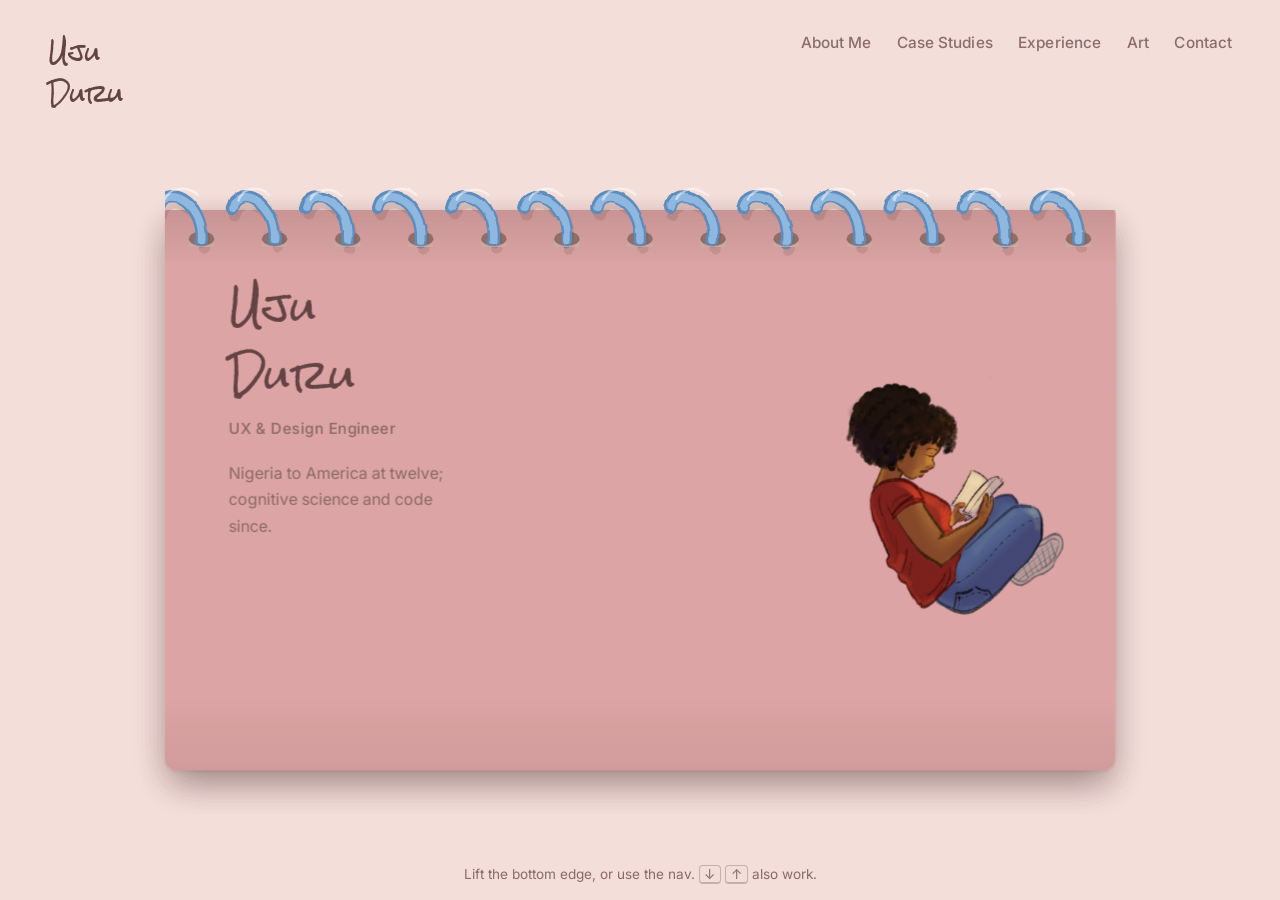
==== index.html @ 23d0da65 "Fill the five sheets, and swap Resume for Contact Every page was a heading and one line of lede. Thi" ====
<!DOCTYPE html>
<html lang="en">
<head>
<meta charset="UTF-8">
<meta name="viewport" content="width=device-width, initial-scale=1.0">
<title>Uju Duru — Portfolio</title>

<!-- Favicon, cropped from the self-portrait so it still reads at 16px. -->
<link rel="icon" href="assets/icon/favicon.ico" sizes="any">
<link rel="icon" type="image/png" sizes="32x32" href="assets/icon/favicon-32.png">
<link rel="icon" type="image/png" sizes="16x16" href="assets/icon/favicon-16.png">
<link rel="icon" type="image/png" sizes="48x48" href="assets/icon/favicon-48.png">
<link rel="icon" type="image/png" sizes="192x192" href="assets/icon/favicon-192.png">
<link rel="apple-touch-icon" href="assets/icon/apple-touch-icon.png">

<!-- NOTE: the host is fonts.googleapis.com / fonts.gstatic.com. The boilerplate
     had googleapis.com, which silently fails and falls back to system cursive. -->
<link rel="preconnect" href="https://fonts.googleapis.com">
<link rel="preconnect" href="https://fonts.gstatic.com" crossorigin>
<link rel="stylesheet" href="https://fonts.googleapis.com/css2?family=Caveat:wght@500;700&family=Inter:wght@400;500;600;700&family=Rock+Salt&display=swap">

<link rel="stylesheet" href="css/journal.css">
</head>
<body>

<!-- ============================================================
     Filters. These are applied to SVG DECORATION ONLY — never to
     a sheet that moves. See the note in journal.css.

     color-interpolation-filters="sRGB" is load-bearing. SVG defaults it to
     linearRGB, and transparent pixels do not survive that premultiplied-alpha
     round trip cleanly — they return faintly opaque, painting each filter
     region as a visible box behind every ring.
     ============================================================ -->
<svg class="defs" aria-hidden="true">
  <defs>
    <filter id="wobble-fine" x="-20%" y="-20%" width="140%" height="140%" color-interpolation-filters="sRGB">
      <feTurbulence type="fractalNoise" baseFrequency="0.045" numOctaves="3" seed="3" result="n"/>
      <feDisplacementMap in="SourceGraphic" in2="n" scale="2.6" xChannelSelector="R" yChannelSelector="G"/>
    </filter>
    <filter id="wobble-mid" x="-25%" y="-25%" width="150%" height="150%" color-interpolation-filters="sRGB">
      <feTurbulence type="fractalNoise" baseFrequency="0.035" numOctaves="3" seed="11" result="n"/>
      <feDisplacementMap in="SourceGraphic" in2="n" scale="5" xChannelSelector="R" yChannelSelector="G"/>
    </filter>
    <filter id="wobble-loose" x="-25%" y="-25%" width="150%" height="150%" color-interpolation-filters="sRGB">
      <feTurbulence type="fractalNoise" baseFrequency="0.03" numOctaves="3" seed="23" result="n"/>
      <feDisplacementMap in="SourceGraphic" in2="n" scale="6.5" xChannelSelector="R" yChannelSelector="G"/>
    </filter>
    <filter id="paper-grain">
      <feTurbulence type="fractalNoise" baseFrequency="0.9" numOctaves="4" stitchTiles="stitch"/>
      <feColorMatrix type="saturate" values="0"/>
      <feComponentTransfer><feFuncA type="linear" slope="0.5"/></feComponentTransfer>
    </filter>
  </defs>
</svg>

<header class="masthead">
  <a class="wordmark" href="#about">Uju<br>Duru</a>
  <nav class="nav" aria-label="Sections">
    <ul>
      <li><a href="#about"        data-goto="about">About Me</a></li>
      <li><a href="#case-studies" data-goto="case-studies">Case Studies</a></li>
      <li><a href="#experience"   data-goto="experience">Experience</a></li>
      <li><a href="#art"          data-goto="art">Art</a></li>
      <li><a href="#contact"      data-goto="contact">Contact</a></li>
    </ul>
  </nav>
</header>

<main class="journal-viewport">
  <!-- coils that pass BEHIND the stack -->

  <div class="journal-book" id="book">
    <!-- Sheets are written front-to-back. bookEngine assigns depth and order. -->

    <article class="sheet sheet--cover" data-page="about" aria-label="Cover — About Me">
      <div class="sheet__flutter">
        <div class="face face--front">
          <div class="paper"></div>
          <div class="content content--cover">
            <h1 class="display">Uju<br>Duru</h1>
            <p class="kicker">UX &amp; Design Engineer</p>
            <p class="lede">Nigeria to America at twelve; cognitive science and code since.</p>
            <img class="cover-art" src="assets/me-in-bubble.png" alt="Uju, sitting cross-legged and reading">
          </div>
        </div>
        <div class="face face--back"><div class="paper paper--inner"></div></div>
      </div>
      <button class="flutter-zone" type="button" aria-label="Turn to Case Studies"></button>
    </article>

    <article class="sheet" data-page="case-studies" aria-label="Case Studies">
      <div class="sheet__flutter">
        <div class="face face--front">
          <div class="paper paper--inner"></div>
          <div class="content content--page">
            <h2 class="display">Case Studies</h2>
            <p class="lede lede--tight">Four projects, each with the decision that mattered.</p>

            <!-- The grid is the contents page; the detail opens as a card over the
                 book. Each case's full text sits in the .case-body beside its plate
                 rather than in a script, so it is still here with JS off and anything
                 that reads the page still finds it. cardOverlay.js only moves it. -->
            <ul class="contents-grid">
                <li>
                  <button class="plate" type="button" data-case="portal-redux" aria-haspopup="dialog">
                    <span class="plate__shot" style="--c:#DCA4A4;--c2:#C98E8E"></span>
                    <span class="plate__title">Portal, rebuilt</span>
                    <span class="plate__meta">Design system</span>
                  </button>
                  <div class="case-body" id="case-portal-redux" hidden>
                    <dl class="case-facts">
                  <div><dt>Role</dt><dd class="ph">your part in it</dd></div>
                  <div><dt>Constraints</dt><dd class="ph">time, scope, what you could not change</dd></div>
                  <div><dt>Shipped</dt><dd class="ph">what actually went out</dd></div>
                  <div><dt>Moved</dt><dd class="ph">the number that changed</dd></div>
                    </dl>
                    <div class="case-prose">
                      <p class="ph">Placeholder &mdash; the situation in two or three sentences: what
                        existed, who it failed, and why it was worth changing.</p>
                      <p class="ph">Placeholder &mdash; the decision that mattered, and what it cost.</p>
                    </div>
                    <figure class="case-margin">
                      <div class="case-margin__slot" aria-hidden="true"></div>
                      <figcaption>process artefact &mdash; pending</figcaption>
                    </figure>
                  </div>
                </li>
                <li>
                  <button class="plate" type="button" data-case="one-grammar" aria-haspopup="dialog">
                    <span class="plate__shot" style="--c:#8FB8E0;--c2:#5E8CBC"></span>
                    <span class="plate__title">One grammar</span>
                    <span class="plate__meta">Component language</span>
                  </button>
                  <div class="case-body" id="case-one-grammar" hidden>
                    <dl class="case-facts">
                  <div><dt>Role</dt><dd class="ph">your part in it</dd></div>
                  <div><dt>Constraints</dt><dd class="ph">time, scope, what you could not change</dd></div>
                  <div><dt>Shipped</dt><dd class="ph">what actually went out</dd></div>
                  <div><dt>Moved</dt><dd class="ph">the number that changed</dd></div>
                    </dl>
                    <div class="case-prose">
                      <p class="ph">Placeholder &mdash; the situation in two or three sentences: what
                        existed, who it failed, and why it was worth changing.</p>
                      <p class="ph">Placeholder &mdash; the decision that mattered, and what it cost.</p>
                    </div>
                    <figure class="case-margin">
                      <div class="case-margin__slot" aria-hidden="true"></div>
                      <figcaption>process artefact &mdash; pending</figcaption>
                    </figure>
                  </div>
                </li>
                <li>
                  <button class="plate" type="button" data-case="forty-tickets" aria-haspopup="dialog">
                    <span class="plate__shot" style="--c:#FFE27A;--c2:#D9B84A"></span>
                    <span class="plate__title">Forty tickets</span>
                    <span class="plate__meta">Support and triage</span>
                  </button>
                  <div class="case-body" id="case-forty-tickets" hidden>
                    <dl class="case-facts">
                  <div><dt>Role</dt><dd class="ph">your part in it</dd></div>
                  <div><dt>Constraints</dt><dd class="ph">time, scope, what you could not change</dd></div>
                  <div><dt>Shipped</dt><dd class="ph">what actually went out</dd></div>
                  <div><dt>Moved</dt><dd class="ph">the number that changed</dd></div>
                    </dl>
                    <div class="case-prose">
                      <p class="ph">Placeholder &mdash; the situation in two or three sentences: what
                        existed, who it failed, and why it was worth changing.</p>
                      <p class="ph">Placeholder &mdash; the decision that mattered, and what it cost.</p>
                    </div>
                    <figure class="case-margin">
                      <div class="case-margin__slot" aria-hidden="true"></div>
                      <figcaption>process artefact &mdash; pending</figcaption>
                    </figure>
                  </div>
                </li>
                <li>
                  <button class="plate" type="button" data-case="mobile-parity" aria-haspopup="dialog">
                    <span class="plate__shot" style="--c:#D94A63;--c2:#A93B51"></span>
                    <span class="plate__title">Mobile parity</span>
                    <span class="plate__meta">Responsive rebuild</span>
                  </button>
                  <div class="case-body" id="case-mobile-parity" hidden>
                    <dl class="case-facts">
                  <div><dt>Role</dt><dd class="ph">your part in it</dd></div>
                  <div><dt>Constraints</dt><dd class="ph">time, scope, what you could not change</dd></div>
                  <div><dt>Shipped</dt><dd class="ph">what actually went out</dd></div>
                  <div><dt>Moved</dt><dd class="ph">the number that changed</dd></div>
                    </dl>
                    <div class="case-prose">
                      <p class="ph">Placeholder &mdash; the situation in two or three sentences: what
                        existed, who it failed, and why it was worth changing.</p>
                      <p class="ph">Placeholder &mdash; the decision that mattered, and what it cost.</p>
                    </div>
                    <figure class="case-margin">
                      <div class="case-margin__slot" aria-hidden="true"></div>
                      <figcaption>process artefact &mdash; pending</figcaption>
                    </figure>
                  </div>
                </li>
            </ul>
          </div>
        </div>
        <div class="face face--back"><div class="paper paper--inner"></div></div>
      </div>
      <button class="flutter-zone" type="button" aria-label="Turn to Experience"></button>
    </article>

    <article class="sheet" data-page="experience" aria-label="Experience">
      <div class="sheet__flutter">
        <div class="face face--front">
          <div class="paper paper--inner"></div>
          <div class="content content--page">
            <h2 class="display">Experience</h2>
            <p class="lede lede--tight">Where the engineering rigour comes from.</p>

            <ol class="timeline">
              <li class="tl-item">
                <p class="tl-when">2024 &mdash; now</p>
                <h3 class="tl-what">UX &amp; Design Engineer</h3>
                <p class="tl-note">Design systems and front-end for a property-management platform.</p>
              </li>
              <li class="tl-item">
                <p class="tl-when">2022 &mdash; 2024</p>
                <h3 class="tl-what">Product Designer</h3>
                <p class="tl-note">Flows, prototypes, and the first component library.</p>
              </li>
              <li class="tl-item">
                <p class="tl-when">before that</p>
                <h3 class="tl-what">Cognitive Science, B.S.</h3>
                <p class="tl-note">Perception and memory &mdash; how people actually read an interface.</p>
              </li>
            </ol>

            <!-- The keyword layer a resume carries and a narrative does not. With the
                 Resume sheet cut, this page is the only career content on the site, so
                 it has to be skimmable as well as readable. -->
            <div class="toolbox">
              <h3 class="toolbox__label">Design</h3>
              <ul class="toolbox__set"><li>Figma</li><li>Design systems</li><li>Prototyping</li><li>Usability testing</li><li>Accessibility (WCAG)</li></ul>
              <h3 class="toolbox__label">Build</h3>
              <ul class="toolbox__set"><li>HTML / CSS / Sass</li><li>JavaScript</li><li>React</li><li>Git</li><li>Design tokens</li></ul>
            </div>
          </div>
        </div>
        <div class="face face--back"><div class="paper paper--inner"></div></div>
      </div>
      <button class="flutter-zone" type="button" aria-label="Turn to Art"></button>
    </article>

    <article class="sheet" data-page="art" aria-label="Art">
      <div class="sheet__flutter">
        <div class="face face--front">
          <div class="paper paper--inner"></div>
          <div class="content content--page">
            <h2 class="display">Art</h2>
            <p class="lede lede--tight">Eighteen pieces, and counting.</p>

            <!-- PLACEHOLDER titles and flat colour stand-ins. The real eighteen are
                 pending; swapping them is an edit to this list and nothing else.
                 Clicking opens the same card the case studies use &mdash; the piece
                 large, with the title and nothing else. -->
            <ul class="stickersheet">
                <li><button class="art-piece" type="button" data-art="peaches" aria-haspopup="dialog">
                  <span class="art-piece__shot" style="--c:#F3E3DE;--c2:#DCA4A4"></span>
                  <span class="art-piece__cap">Peaches</span></button></li>
                <li><button class="art-piece" type="button" data-art="blue-square" aria-haspopup="dialog">
                  <span class="art-piece__shot" style="--c:#FDF5F3;--c2:#8FB8E0"></span>
                  <span class="art-piece__cap">Blue square</span></button></li>
                <li><button class="art-piece" type="button" data-art="big-star" aria-haspopup="dialog">
                  <span class="art-piece__shot" style="--c:#F3E3DE;--c2:#D94A63"></span>
                  <span class="art-piece__cap">Big star</span></button></li>
                <li><button class="art-piece" type="button" data-art="study-ink" aria-haspopup="dialog">
                  <span class="art-piece__shot" style="--c:#FFFDF8;--c2:#634343"></span>
                  <span class="art-piece__cap">Study, ink</span></button></li>
                <li><button class="art-piece" type="button" data-art="garden" aria-haspopup="dialog">
                  <span class="art-piece__shot" style="--c:#DCA4A4;--c2:#FFE27A"></span>
                  <span class="art-piece__cap">Garden</span></button></li>
                <li><button class="art-piece" type="button" data-art="dusk" aria-haspopup="dialog">
                  <span class="art-piece__shot" style="--c:#8FB8E0;--c2:#634343"></span>
                  <span class="art-piece__cap">Dusk</span></button></li>
                <li><button class="art-piece" type="button" data-art="kitchen" aria-haspopup="dialog">
                  <span class="art-piece__shot" style="--c:#FDF5F3;--c2:#C98E8E"></span>
                  <span class="art-piece__cap">Kitchen</span></button></li>
                <li><button class="art-piece" type="button" data-art="two-chairs" aria-haspopup="dialog">
                  <span class="art-piece__shot" style="--c:#F3E3DE;--c2:#5E8CBC"></span>
                  <span class="art-piece__cap">Two chairs</span></button></li>
                <li><button class="art-piece" type="button" data-art="lagos" aria-haspopup="dialog">
                  <span class="art-piece__shot" style="--c:#FFE27A;--c2:#D94A63"></span>
                  <span class="art-piece__cap">Lagos</span></button></li>
                <li><button class="art-piece" type="button" data-art="self" aria-haspopup="dialog">
                  <span class="art-piece__shot" style="--c:#F3DEDA;--c2:#8A6A66"></span>
                  <span class="art-piece__cap">Self</span></button></li>
                <li><button class="art-piece" type="button" data-art="window" aria-haspopup="dialog">
                  <span class="art-piece__shot" style="--c:#FDF5F3;--c2:#8FB8E0"></span>
                  <span class="art-piece__cap">Window</span></button></li>
                <li><button class="art-piece" type="button" data-art="red-room" aria-haspopup="dialog">
                  <span class="art-piece__shot" style="--c:#D94A63;--c2:#FFE27A"></span>
                  <span class="art-piece__cap">Red room</span></button></li>
                <li><button class="art-piece" type="button" data-art="cousins" aria-haspopup="dialog">
                  <span class="art-piece__shot" style="--c:#F3E3DE;--c2:#C98E8E"></span>
                  <span class="art-piece__cap">Cousins</span></button></li>
                <li><button class="art-piece" type="button" data-art="rain" aria-haspopup="dialog">
                  <span class="art-piece__shot" style="--c:#8FB8E0;--c2:#FDF5F3"></span>
                  <span class="art-piece__cap">Rain</span></button></li>
                <li><button class="art-piece" type="button" data-art="market" aria-haspopup="dialog">
                  <span class="art-piece__shot" style="--c:#FFE27A;--c2:#634343"></span>
                  <span class="art-piece__cap">Market</span></button></li>
                <li><button class="art-piece" type="button" data-art="still-life" aria-haspopup="dialog">
                  <span class="art-piece__shot" style="--c:#FDF5F3;--c2:#DCA4A4"></span>
                  <span class="art-piece__cap">Still life</span></button></li>
                <li><button class="art-piece" type="button" data-art="night-bus" aria-haspopup="dialog">
                  <span class="art-piece__shot" style="--c:#634343;--c2:#8FB8E0"></span>
                  <span class="art-piece__cap">Night bus</span></button></li>
                <li><button class="art-piece" type="button" data-art="hands" aria-haspopup="dialog">
                  <span class="art-piece__shot" style="--c:#F3DEDA;--c2:#D94A63"></span>
                  <span class="art-piece__cap">Hands</span></button></li>
            </ul>
          </div>
        </div>
        <div class="face face--back"><div class="paper paper--inner"></div></div>
      </div>
      <button class="flutter-zone" type="button" aria-label="Turn to Contact"></button>
    </article>

    <article class="sheet" data-page="contact" aria-label="Contact">
      <div class="sheet__flutter">
        <div class="face face--front">
          <div class="paper paper--inner"></div>
          <div class="content content--page">
            <h2 class="display">Contact</h2>
            <p class="lede lede--tight">The shortest way to reach me.</p>

            <!-- Deliberately a shell. Contact replaced the Resume sheet and its design
                 is still open: form or a plain email link, where a request for the
                 resume lands, and how loud the page goes. -->
            <p class="ph ph--block">Placeholder &mdash; this sheet is still being designed.</p>
          </div>
        </div>
        <div class="face face--back"><div class="paper paper--inner"></div></div>
      </div>
    </article>
  </div>

  <!-- coils that pass IN FRONT of the stack -->
  <div class="spine spine--front" aria-hidden="true"></div>
</main>

<p class="hint" id="hint">Lift the bottom edge, or use the nav. <kbd>↓</kbd> <kbd>↑</kbd> also work.</p>

<script src="js/bookEngine.js"></script>
<script src="js/main.js"></script>
</body>
</html>
---- css/journal.css ----
/* ============================================================
   Uju Duru — journal portfolio
   Top-bound sketchbook. Sheets rotate about their top edge.
   ============================================================ */

:root {
  --cover:      #DCA4A4;   /* deep mauve cover, from the design */
  --cover-edge: #C98E8E;
  --page:       #FDF5F3;   /* inside sheets */
  --page-2:     #F3E3DE;   /* sheets further down the stack */
  --desk:       #F3DEDA;   /* surface the book lies on */
  --ink:        #634343;
  --ink-soft:   #8A6A66;
  --dot:        rgba(220, 164, 164, 0.55);
  /* Band height must be a real length for the dot grid to stay continuous
     across the bend, so the page height is a token rather than inline. */
  --page-h:     min(560px, 68vh);
  --bands:      6;
  /* --band-h is the measured band height in px, set by main.js. It exists only
     so the dot grid can be phase-shifted per band and read as one sheet. */
  --coil:       #8FB8E0;
  --coil-dk:    #5E8CBC;
  /* Annotation only. These two never carry structure -- they mark, highlight
     and tape. Structure stays mauve, ink and page. */
  --marker:     #D94A63;
  --high:       #FFE27A;

  /* Two faces only. --font-hand is the NAME alone — the wordmark and the
     cover's h1; everything else is Inter. Rock Salt has tall glyphs and a deep
     j descender, so anywhere it sets two lines needs a line-height near 1.35
     or "Uju" collides with "Duru". It ships at 400 only; never ask for a bold. */
  --font-hand: 'Rock Salt', cursive;
  /* Caveat does the handwritten annotations -- dates, captions, margin notes.
     Rock Salt stays the NAME alone; it is too tall and too loud for running
     text, and it ships at 400 only. */
  --font-loop: 'Caveat', cursive;
  --font-body: 'Inter', system-ui, sans-serif;

  --flip-ms: 820ms;
  --flip-ease: cubic-bezier(.33, 0, .18, 1);
}

* { box-sizing: border-box; }
html, body { height: 100%; }
body {
  margin: 0;
  background: var(--desk);
  color: var(--ink);
  font-family: var(--font-body);
  display: grid;
  grid-template-rows: auto 1fr auto;
  overflow: hidden;
}
.defs { position: absolute; width: 0; height: 0; }

/* ---------- masthead ---------- */
.masthead {
  display: flex; justify-content: space-between; align-items: flex-start;
  padding: clamp(1rem, 2.5vw, 2rem) clamp(1.25rem, 4vw, 3rem) 0;
  position: relative; z-index: 60;
}
.wordmark {
  font-family: var(--font-hand); font-size: clamp(1rem, 1.9vw, 1.5rem);
  line-height: 1.7; color: var(--ink); text-decoration: none;
}
.nav ul { list-style: none; display: flex; gap: clamp(.8rem, 2vw, 2rem); margin: 0; padding: 0; }
.nav a {
  font-family: var(--font-body); font-weight: 500;
  font-size: clamp(.9rem, 1.2vw, 1.05rem); letter-spacing: .005em;
  color: var(--ink); text-decoration: none; opacity: .72;
  border-bottom: 2px solid transparent; padding-bottom: 2px;
}
.nav a:hover, .nav a[aria-current="page"] { opacity: 1; border-bottom-color: var(--cover-edge); }

/* ============================================================
   3D stage
   ============================================================ */
.journal-viewport {
  position: relative;
  width: min(950px, 92vw);
  height: var(--page-h);
  margin: auto;
  /* The free edge swings ~560px toward the camera, so magnification there is
     P/(P-560). 1250 gave ~2x and the page engulfed the header; 1700 gives a
     ~1.5x loom — enough to feel the page pass your eye, not enough to shout. */
  perspective: 1700px;
  /* The vanishing point must NOT sit on the hinge. With it at 50% 0% every
     point scaled about the pivot and the turn read as a vertical squash. */
  perspective-origin: 50% 30%;
}
.journal-book {
  position: absolute; inset: 0;
  transform-style: preserve-3d;
}

/* ---------- a sheet ----------
   Two elements do two jobs, deliberately:
     .sheet          carries the FLIP transform (set by JS)
     .sheet__flutter carries the HOVER transform
   The boilerplate put both on one element, so hovering replaced the flip
   transform outright and the page snapped. Separating them lets the two
   animations compose instead of fight. */
.sheet {
  position: absolute; inset: 0;
  transform-origin: top center;
  transform-style: preserve-3d;
  will-change: transform;
}
.sheet__flutter {
  position: absolute; inset: 0;
  transform-origin: top center;
  transform-style: preserve-3d;
  transition: transform 260ms ease-out;
}

/* Two real faces, so the back of the page exists. A single div with
   backface-visibility:hidden simply vanishes at 90deg — fine for a dissolve,
   wrong for a sketchbook. */
.face {
  position: absolute; inset: 0;
  backface-visibility: hidden;
  transform-style: preserve-3d;
  border-radius: 3px 3px 12px 12px;
  box-shadow: 0 2px 2px rgba(99,67,67,.08), 0 16px 34px rgba(99,67,67,.16);
}
/* The two faces sat at exactly Z=0, so which one you saw was decided purely by
   backface culling -- and mobile WebKit got that wrong, painting the cover's
   cream back face over its mauve front. A pixel of separation each way leaves
   nothing to sort. Both get a POSITIVE translateZ: the back face's local +Z
   points away from the viewer once it is flipped, so this pushes them apart. */
.face--front { transform: translateZ(1px); }
.face--back  { transform: rotateX(180deg) translateZ(1px); }

/* A turning page loses the light. Registering the property is what lets it
   interpolate instead of snapping between keyframes. */
@property --shade { syntax: '<number>'; inherits: true; initial-value: 0; }
.face::before {
  content: ""; position: absolute; inset: 0; z-index: 3; pointer-events: none;
  background: rgba(70, 42, 42, var(--shade, 0));
}

/* ---------- paper, as a chain of hinged bands ----------
   No single element can bend, so the paper is six bands, each hinged at the
   bottom of the one above. Compounding their rotations approximates a curve.
   Only the PAPER is sliced: the content rides over it as one flat layer, so
   text stays crisp, selectable and free of seams.

   Nothing in this chain may carry filter, mix-blend-mode, opacity<1, clip-path
   or overflow — every one of those forces transform-style back to flat and
   collapses the bend. The grain and the clipping live on .face__flat instead. */
@property --curl { syntax: '<number>'; inherits: true; initial-value: 0; }

.bend { position: absolute; inset: 0; transform-style: preserve-3d; }
.band {
  position: absolute; left: 0; right: 0;
  transform-origin: top center;
  transform-style: preserve-3d;
  /* Each band is its own polygon now, and backface-visibility on .face does
     NOT cull children inside a preserve-3d context — without this the back
     face's bands render straight through the front of the page. */
  backface-visibility: hidden;
  transform: rotateX(calc(var(--curl, 0) * var(--w) * 1deg));
  color: var(--cover);
  background-color: currentColor;
  /* Band heights are fractional (93.33px at 1440x900), so each boundary left a
     1px gap that the sheet below showed through. A 1px bleed in the band's own
     colour closes it without changing any band's height, which an overlap
     would have accumulated down the chain. */
  box-shadow: 0 2px 0 0 currentColor;
}
.band--last { box-shadow: none; }
.bend > .band  { top: 0; height: calc(100% / var(--bands)); border-radius: 3px 3px 0 0; }
.band > .band  { top: 100%; height: 100%; }   /* each band is one slice tall */
.band--last    { border-radius: 0 0 12px 12px; }

/* dot grid, offset per band so it reads as one continuous sheet */
.bend--inner .band {
  color: var(--page);
  background-image: radial-gradient(var(--dot) 1px, transparent 0);
  background-size: 16px 16px;
  background-position: 0 calc(-1 * var(--i) * var(--band-h));
}
/* No grain layer. #paper-grain emits pure turbulence with no feComposite back
   to SourceGraphic, so on a band it painted an opaque wash instead of a
   texture, and its filter region spilled past the page edge now that .face no
   longer clips. Sixty filtered pseudo-elements was the wrong price for it
   anyway. The dot grid carries the paper texture; if grain comes back it
   should be a baked noise image, which composites without a filter. */
/* A curved surface loses light the further it tips out of the page plane.
   This interpolates from the tone at the band's top (--d0) to the tone at its
   bottom (--d), so the six bands meet with no step and read as one shadow. A
   flat fill per band gave six discrete tonal rectangles once curl rose. */
.band::after {
  content: ""; position: absolute; inset: 0;
  background: linear-gradient(180deg,
    rgba(70, 42, 42, calc(var(--curl, 0) * var(--d0) * 0.009)),
    rgba(70, 42, 42, calc(var(--curl, 0) * var(--d)  * 0.009)));
  pointer-events: none;
}

/* The shadow the coils throw across the top of the page. It lives on the top
   BAND, not on .face — as a child of .face it was a rectangle, and once it had
   to be pushed forward to clear the curling bands it detached from the paper
   and floated up to ~79px in front of it. On the band it curves with the paper
   and needs no --curl tracking at all. */
.bend > .band::before {
  content: ""; position: absolute; left: 0; right: 0; top: 0; height: 60%;
  background: linear-gradient(180deg, rgba(99,67,67,.16), transparent);
  pointer-events: none;
}

/* ---------- the flat layer ----------
   Clipping and the grain filter both flatten whatever carries them, so they
   live here, over the bend, where flat is exactly what we want. */
.face__flat {
  position: absolute; inset: 0;
  overflow: hidden;
  border-radius: 3px 3px 12px 12px;
  backface-visibility: hidden;
  /* The content is flat, but the bands it sits on swing forward as they curl
     (~5.5px per degree of bend at the free edge), so a fixed offset let them
     sweep in front and swallow the text. Tracking --curl keeps the content
     ahead of the paper at every point in the bend. The magnification this
     costs is ~2% at hover, which is why the curl is kept modest. */
  transform: translateZ(calc(.5px + var(--curl, 0) * 5.5px));
}


/* ---------- content ---------- */
.content { position: relative; z-index: 2; padding: clamp(3.5rem, 7vh, 5.5rem) clamp(2rem, 5vw, 4rem); }
/* Section titles are set, not written — only the name stays handwritten, and
   it is an h1 on the cover alone. The sans needs a tighter line than the
   script did, hence the two line-heights. */
.display { font-family: var(--font-body); font-weight: 600; font-size: clamp(2.1rem, 4.8vw, 3.4rem); line-height: 1.02; letter-spacing: -.015em; margin: 0; }
h1.display { font-family: var(--font-hand); font-weight: 400; font-size: clamp(1.5rem, 3.4vw, 2.5rem); line-height: 1.7; letter-spacing: 0; }
.kicker  { font-family: var(--font-body); font-weight: 500; font-size: .95rem; letter-spacing: .03em; color: var(--ink-soft); margin: .6rem 0 0; }
.lede    { max-width: 46ch; color: var(--ink-soft); line-height: 1.65; }
.cover-art { position: absolute; right: clamp(1rem,4vw,3rem); bottom: 0; height: 76%; }
/* the cover carries About Me, so its copy has to clear the illustration */
.content--cover .lede { max-width: 24ch; margin-top: 1.4rem; }

/* ---------- flutter ----------
   A loose sheet does not oscillate evenly; it eases at the top of its travel.
   Three keyframes with uneven timing read as tension rather than a metronome. */
.flutter-zone {
  position: absolute; bottom: 0; left: 0; width: 100%; height: 72px;
  border: 0; background: transparent;
  /* grab, not pointer: the gesture is lifting a page, not pressing a button.
     No z-index here -- .sheet is preserve-3d, where z-index is ignored and
     depth decides both paint order and hit testing. See .face__flat below. */
  cursor: grab;
}
.flutter-zone:active { cursor: grabbing; }
.flutter-zone:focus-visible {
  outline: 2px solid var(--cover-edge); outline-offset: -5px;
  border-radius: 0 0 12px 12px;
}

/* The content layer sits at translateZ(.5px). Inside preserve-3d that half
   pixel beat the lift strip's z-index:5 outright, so every click aimed at the
   strip landed on the text or the cover art instead -- the strip was the top
   element at 2 of 441 probed points. The .5px is load-bearing (it keeps the
   curling bands off the text), so the fix is to stop the layer taking the
   pointer at all and let real controls opt back in. */
/* Everything inside the flutter MOVES, so anything in here that takes the
   pointer makes the hit test depend on the animation the hit test is driving:
   hover the strip, the paper swings in front of it, hover is lost, the
   animation stops, the paper drops back, hover returns. Measured at ~3.5 Hz,
   and it ate the clicks too -- a click needs mousedown and mouseup on the SAME
   element, and the bottom band held the cursor 76% of the time. The strip is a
   sibling of this subtree and never moves, so it is the only hittable thing. */
.sheet__flutter { pointer-events: none; }
.content :is(a, button, input, select, textarea, [tabindex]) { pointer-events: auto; }

/* Only the strip flutters now. The old rule fired from anywhere on the sheet,
   which promised the whole page was interactive when it never was.
   :has() rather than a sibling combinator -- the button follows .sheet__flutter
   in the DOM, so `~` could never have matched it either way. */
/* Keyboard focus is not a pointer affordance, so it stays unguarded. */
.sheet:not(.is-flipped):has(.flutter-zone:focus-visible) .sheet__flutter {
  animation: flutter 1.6s ease-in-out infinite;
}
/* iOS leaves :hover stuck on whatever was last tapped, so tapping the strip to
   turn the page started this flutter on the sheet revealed underneath and left
   it looping -- the jitter that outlived the flip by a couple of seconds. */
@media (hover: hover) and (pointer: fine) {
  .sheet:not(.is-flipped):has(.flutter-zone:hover) .sheet__flutter {
    animation: flutter 1.6s ease-in-out infinite;
  }
  }

/* Lift cue: a soft shadow along the bottom edge so the strip reads as grabbable
   before you hover it. No translateZ -- the last element given one here
   detached from the paper and floated in front of it. */
.sheet:not(.is-flipped) .face--front::after {
  content: ""; position: absolute; left: 0; right: 0; bottom: 0; height: 72px;
  background: linear-gradient(180deg, transparent, rgba(99, 67, 67, .13));
  border-radius: 0 0 12px 12px; pointer-events: none;
  opacity: .62; transition: opacity 220ms ease-out;
}
.sheet:not(.is-flipped):has(.flutter-zone:hover) .face--front::after { opacity: 1; }
@media (prefers-reduced-motion: reduce) {
  .sheet:not(.is-flipped):has(.flutter-zone:hover) .sheet__flutter,
  .sheet:not(.is-flipped):has(.flutter-zone:focus-visible) .sheet__flutter { animation: none; }
}
@keyframes flutter {
  /* Positive rotateX, same as the turn: the free edge has to come TOWARD the
     viewer. Negative sent it backwards, where perspective foreshortened it and
     the lift read as the page simply getting shorter. The skewX is gone too —
     a 2D shear on a page that is genuinely in perspective fights the 3D. */
  0%   { transform: rotateX(0deg); --curl: 0; }
  38%  { transform: rotateX(6deg); --curl: 6; }
  62%  { transform: rotateX(7deg); --curl: 7; }
  100% { transform: rotateX(0deg); --curl: 0; }
}

/* ---------- the flip ----------
   Angles and timing live in bookEngine; the class is only a hover guard. */

/* ---------- spiral ----------
   Two layers with the stack between them. One layer can only ever look like
   wire lying on the paper; the sheet has to interrupt the coil twice. */
.spine {
  position: absolute; top: -34px; left: 0; right: 0; height: 110px;
  pointer-events: none;
}
.spine--front { z-index: 50; }
.spine svg { width: 100%; height: 100%; display: block; }

/* ---------- hint ---------- */
.hint {
  text-align: center; color: var(--ink-soft); font-size: .85rem;
  margin: 0 0 clamp(.75rem, 2vh, 1.5rem);
}
kbd {
  font: inherit; border: 1px solid rgba(99,67,67,.3); border-bottom-width: 2px;
  border-radius: 4px; padding: 0 .35em;
}


/* ============================================================
   Page content
   Everything here lives inside .content, which rides on .face__flat --
   already flat, already clipped. Nothing in this section may touch the
   band chain: filter, opacity<1, clip-path and overflow all collapse the
   bend (invariant 2).

   A sheet is min(560px, 68vh) and .face__flat CLIPS rather than scrolls,
   so every page below is sized to fit rather than to scroll. That cap is
   the real constraint on how much any one sheet can say.
   ============================================================ */

/* The cover can afford its deep top padding; a page carrying a grid cannot.
   This buys back roughly 40px without touching the cover. */
.content--page {
  padding-top: clamp(2.2rem, 4.5vh, 3rem);
  padding-bottom: clamp(1rem, 2.4vh, 2rem);
}
/* --page-h is min(560px, 68vh), so a short laptop window shrinks the sheet
   while a width-only clamp keeps the heading at its full 54px. Experience
   overran by 23px at 1440x720 because of exactly that. Adding a vh term lets
   the heading give way with the page; min() keeps whichever of width or
   height is the real constraint. */
.content--page .display { font-size: clamp(1.9rem, min(4.8vw, 6.2vh), 3.4rem); }
.lede--tight { margin: .45rem 0 0; max-width: 52ch; }

/* Placeholder copy, marked so nothing here can be mistaken for a finished
   claim -- these pages go public and the case studies stay abstracted. */
.ph { color: var(--ink-soft); font-style: italic; opacity: .85; }
.ph--block {
  margin-top: clamp(1.2rem, 3vh, 2rem);
  padding: 1rem 1.1rem;
  border: 1px dashed rgba(201, 142, 142, .7);
  border-radius: 8px;
  max-width: 46ch;
}

/* ---------- the peel ----------
   Shared by the case study plates and the art pieces: one behaviour, built
   once, learned once. It is a corner LIFT, not a true curl -- a real curl
   needs the band chain or a displacement map, and neither is worth it on a
   thing that moves. The plate tilts about its bottom-left corner and pushes
   toward the viewer; the card then flies from that pose and flattens.

   perspective here opens a 3D context for the plates only. It is inside
   .face__flat, which is already flat, so the bend is untouched. */
.contents-grid, .stickersheet { perspective: 900px; }

.plate, .art-piece {
  position: relative;
  display: block;
  width: 100%;
  padding: 0;
  border: 0;
  background: #fff;
  color: inherit;
  text-align: left;
  cursor: pointer;
  transform-origin: 12% 88%;
  box-shadow: 0 1px 1px rgba(99, 67, 67, .08), 0 8px 18px rgba(99, 67, 67, .14);
  transition: transform 220ms var(--flip-ease), box-shadow 220ms var(--flip-ease);
}
/* Keyboard focus is not a pointer affordance, so it stays outside the hover
   query (invariant 7). */
.plate:focus-visible, .art-piece:focus-visible {
  outline: 2px solid var(--marker);
  outline-offset: 3px;
}
/* iOS leaves :hover stuck on the last tapped element, so every hover
   affordance in this project is gated (invariant 7). */
@media (hover: hover) and (pointer: fine) {
  .plate:hover, .art-piece:hover {
    transform: rotate3d(1, -1, 0, 13deg) translateZ(14px);
    box-shadow: -6px 14px 20px rgba(99, 67, 67, .20), 0 30px 46px rgba(99, 67, 67, .17);
    z-index: 4;
  }
}
/* The plate the open card came from, while that card is up. */
.plate.is-source, .art-piece.is-source {
  opacity: .22;
  transform: rotate3d(1, -1, 0, 20deg) translateZ(18px);
}
@media (prefers-reduced-motion: reduce) {
  .plate, .art-piece { transition: none; }
}

/* ---------- case studies: the contents page ---------- */
.contents-grid {
  list-style: none;
  margin: clamp(1rem, 2.5vh, 1.5rem) 0 0;
  padding: 0;
  display: grid;
  grid-template-columns: repeat(2, minmax(0, 1fr));
  gap: clamp(.8rem, 2vh, 1.3rem) clamp(1rem, 3vw, 2rem);
  max-width: 600px;
}
.plate {
  padding: 8px 8px 10px;
  border-radius: 2px;
}
/* washi tape across the top-left corner */
.plate::before {
  content: "";
  position: absolute;
  top: -7px; left: 14%;
  width: 54px; height: 17px;
  background: rgba(143, 184, 224, .5);
  box-shadow: inset 0 0 0 1px rgba(255, 255, 255, .35);
  transform: rotate(-4deg);
  pointer-events: none;
}
.plate__shot {
  display: block;
  height: clamp(62px, 11vh, 86px);
  border-radius: 1px;
  background: linear-gradient(152deg, var(--c), var(--c2));
}
.plate__title {
  display: block;
  margin-top: .5rem;
  font-weight: 600;
  font-size: .95rem;
  line-height: 1.2;
}
.plate__meta {
  display: block;
  font-family: var(--font-loop);
  font-size: 1rem;
  line-height: 1.2;
  color: var(--ink-soft);
}

/* ---------- experience ---------- */
.timeline {
  list-style: none;
  position: relative;
  margin: clamp(.6rem, 2.2vh, 1.5rem) 0 0;
  padding: 0 0 0 2.2rem;
  max-width: 54ch;
}
/* the washi spine -- one strip of tape, the page's whole handmade budget */
.timeline::before {
  content: "";
  position: absolute;
  left: .55rem; top: .3rem; bottom: .3rem;
  width: 14px;
  background: rgba(143, 184, 224, .45);
  box-shadow: inset 0 0 0 1px rgba(255, 255, 255, .35);
  transform: rotate(.4deg);
}
.tl-item { position: relative; margin-bottom: clamp(.35rem, 1.3vh, 1rem); }
.tl-item::before {
  content: "";
  position: absolute;
  left: -1.75rem; top: .45rem;
  width: 11px; height: 11px;
  border-radius: 50%;
  background: var(--page);
  box-shadow: 0 0 0 2px var(--cover-edge);
}
.tl-when {
  font-family: var(--font-loop);
  font-size: 1.02rem; line-height: 1.15;
  color: var(--ink-soft);
  margin: 0;
}
.tl-what { margin: 0; font-size: .95rem; font-weight: 600; line-height: 1.25; }
.tl-note { margin: .1rem 0 0; font-size: .84rem; line-height: 1.45; color: var(--ink-soft); }

/* The skim layer. Plain on purpose: this is the part a recruiter scans, and
   craft here would get in the way of reading it fast. */
.toolbox {
  margin-top: clamp(.6rem, 1.7vh, 1.3rem);
  padding-top: clamp(.55rem, 1.5vh, 1rem);
  border-top: 1px dashed rgba(201, 142, 142, .6);
  max-width: 54ch;
}
.toolbox__label {
  margin: 0 0 .3rem;
  font-size: .62rem; font-weight: 700;
  letter-spacing: .12em; text-transform: uppercase;
  color: var(--cover-edge);
}
.toolbox__set {
  list-style: none;
  display: flex; flex-wrap: wrap;
  gap: .3rem .35rem;
  margin: 0 0 .6rem; padding: 0;
}
.toolbox__set:last-child { margin-bottom: 0; }
.toolbox__set li {
  font-size: .73rem; font-weight: 500;
  padding: .16rem .45rem;
  border-radius: 4px;
  background: var(--page-2);
  color: var(--ink-soft);
}

/* ---------- art: the sticker sheet ----------
   The one page where loud costs nothing, because the collage IS the content.
   Angles come from nth-child so no two neighbours sit parallel. */
.stickersheet {
  list-style: none;
  display: grid;
  grid-template-columns: repeat(6, minmax(0, 1fr));
  gap: clamp(.5rem, 1.4vh, .85rem) clamp(.5rem, 1.4vw, .9rem);
  margin: clamp(1rem, 2.5vh, 1.5rem) 0 0;
  padding: 0;
}
.art-piece {
  padding: 5px 5px 6px;
  border-radius: 2px;
}
.art-piece__shot {
  display: block;
  height: clamp(44px, 7.5vh, 62px);
  border-radius: 1px;
  background: linear-gradient(152deg, var(--c), var(--c2));
}
.art-piece__cap {
  display: block;
  margin-top: .2rem;
  font-family: var(--font-loop);
  font-size: .92rem; line-height: 1.15;
  color: var(--ink-soft);
  white-space: nowrap; overflow: hidden; text-overflow: ellipsis;
}
/* The angle keys off the LI, not the button. Each button is the only child of
   its li, so :nth-child on .art-piece matched 1 every time and all eighteen
   pieces sat at the same -2.2deg. */
.art-piece                        { transform: rotate(-2.2deg); }
.stickersheet li:nth-child(2n) .art-piece { transform: rotate(1.8deg); }
.stickersheet li:nth-child(3n) .art-piece { transform: rotate(-.9deg); }
.stickersheet li:nth-child(5n) .art-piece { transform: rotate(2.6deg); }
.stickersheet li:nth-child(7n) .art-piece { transform: rotate(-3deg); }
/* Hover and the open-source state both have to beat the resting tilt, so they
   are restated here rather than relying on source order alone. */
@media (hover: hover) and (pointer: fine) {
  .stickersheet li .art-piece:hover {
    transform: rotate(0deg) rotate3d(1, -1, 0, 13deg) translateZ(14px);
  }
}
.stickersheet li .art-piece.is-source { transform: rotate(0deg) rotate3d(1, -1, 0, 20deg) translateZ(18px); }

/* ---------- case body ----------
   Lives in the markup next to its plate so the text is there with JS off.
   cardOverlay.js moves it into the card; it is never shown in place. */
.case-body[hidden] { display: none; }
.case-facts { margin: 0; display: grid; grid-template-columns: repeat(2, minmax(0, 1fr)); gap: .6rem 1.4rem; }
.case-facts dt {
  font-size: .62rem; font-weight: 700;
  letter-spacing: .12em; text-transform: uppercase;
  color: var(--cover-edge);
}
.case-facts dd { margin: .1rem 0 0; font-size: .88rem; line-height: 1.4; }
.case-prose { margin-top: 1.2rem; }
.case-prose p { font-size: .92rem; line-height: 1.6; margin: 0 0 .8rem; }
.case-margin {
  margin: 1.2rem 0 0;
  padding-top: 1rem;
  border-top: 1px dashed rgba(201, 142, 142, .6);
}
.case-margin__slot {
  height: 120px;
  border: 1px dashed rgba(201, 142, 142, .8);
  border-radius: 6px;
  background: var(--page-2);
}
.case-margin figcaption {
  margin-top: .4rem;
  font-family: var(--font-loop);
  font-size: .98rem;
  color: var(--ink-soft);
}

@media (prefers-reduced-motion: reduce) {
  .sheet, .sheet__flutter { transition-duration: 1ms; }
  .sheet:hover .sheet__flutter { animation: none; }
}
@media (max-width: 700px) {
  .masthead { flex-direction: column; gap: .5rem; }
  .nav ul { flex-wrap: wrap; }
  /* Raised from min(520px, 60vh). The content pages need the room: Experience
     overran a 487px sheet by 83px at 375x812, and deleting the role notes to
     fit would have cost the phone reader the only line explaining each job.
     At 70vh the masthead, page and hint still clear an iPhone SE's 667px. */
  .journal-viewport { height: min(600px, 70vh); }
  .cover-art { height: 58%; opacity: .9; }

  /* Flat paper on phones. The bend is 60 bands nested six deep, each its own
     backface-hidden 3D layer, and that is what mobile WebKit mis-sorts -- it
     painted the cover's cream back face over the mauve front, and re-sorted
     mid-turn it left text jagged and clipped. Dropping the rotation collapses
     the chain into one flat sheet with no DOM change, and with the subtree
     flat .face's own backface-visibility culls it properly: the ordinary
     flip-card arrangement. The curve is no loss at this size -- 400ms into a
     turn the page is edge-on and the lede measures 8px tall. */
  .face        { transform-style: flat; }
  .bend, .band { transform: none; transform-style: flat; backface-visibility: visible; }
  .band::after { display: none; }   /* curl shading, with no curl to shade */
  .face__flat  { transform: none; } /* no curling bands left to clear */

  /* The sheet is min(520px, 60vh) here -- roughly 380px of usable height on a
     375x812 phone -- and .face__flat still clips. Every grid below is retuned
     to that budget rather than allowed to run off the bottom of the page. */
  .content--page { padding-top: 1.9rem; }
  .contents-grid { gap: .7rem .8rem; }
  .plate__shot   { height: 56px; }
  .plate::before { width: 42px; height: 14px; }

  /* Six columns leaves a 50px plate at this width, which is smaller than the
     thumbnails were ever meant to be. Four wider ones over five rows fit the
     same eighteen pieces into less height. */
  .stickersheet       { grid-template-columns: repeat(4, minmax(0, 1fr)); gap: .45rem .5rem; }
  .art-piece__shot    { height: 36px; }
  .art-piece__cap     { font-size: .85rem; }

  .tl-item { margin-bottom: .45rem; }
  .tl-note { font-size: .8rem; }
  .case-facts { grid-template-columns: 1fr; gap: .5rem; }
}

/* ============================================================
   Short viewports
   Applies at ANY width: a 375x667 phone and a 1280x640 desktop window hit
   the same wall. The sheet is 70vh / 68vh there, and Experience -- heading,
   lede, three described roles and ten skill chips -- has a hard minimum
   height that simply does not fit it.

   What gives, in order of what costs the reader least: the section lede
   (the title already says it), then the type scale on the notes and chips.
   The role descriptions stay. They are the only line explaining each job,
   and dropping them to save pixels would gut the page on exactly the
   device a recruiter is most likely to open it on.
   Placed last in the file so it wins over the width query above.
   ============================================================ */
@media (max-height: 700px) {
  .content--page { padding-top: 1.4rem; padding-bottom: .8rem; }
  .content--page .lede { display: none; }

  .timeline { margin-top: .6rem; }
  .tl-item  { margin-bottom: .3rem; }
  .tl-when  { font-size: .95rem; }
  .tl-what  { font-size: .9rem; }
  .tl-note  { font-size: .76rem; line-height: 1.32; }

  .toolbox        { margin-top: .55rem; padding-top: .5rem; }
  .toolbox__label { font-size: .58rem; margin-bottom: .2rem; }
  .toolbox__set   { gap: .22rem .28rem; margin-bottom: .4rem; }
  .toolbox__set li { font-size: .68rem; padding: .12rem .38rem; }

  .contents-grid { margin-top: .7rem; gap: .6rem .9rem; }
  .stickersheet  { margin-top: .7rem; }
}
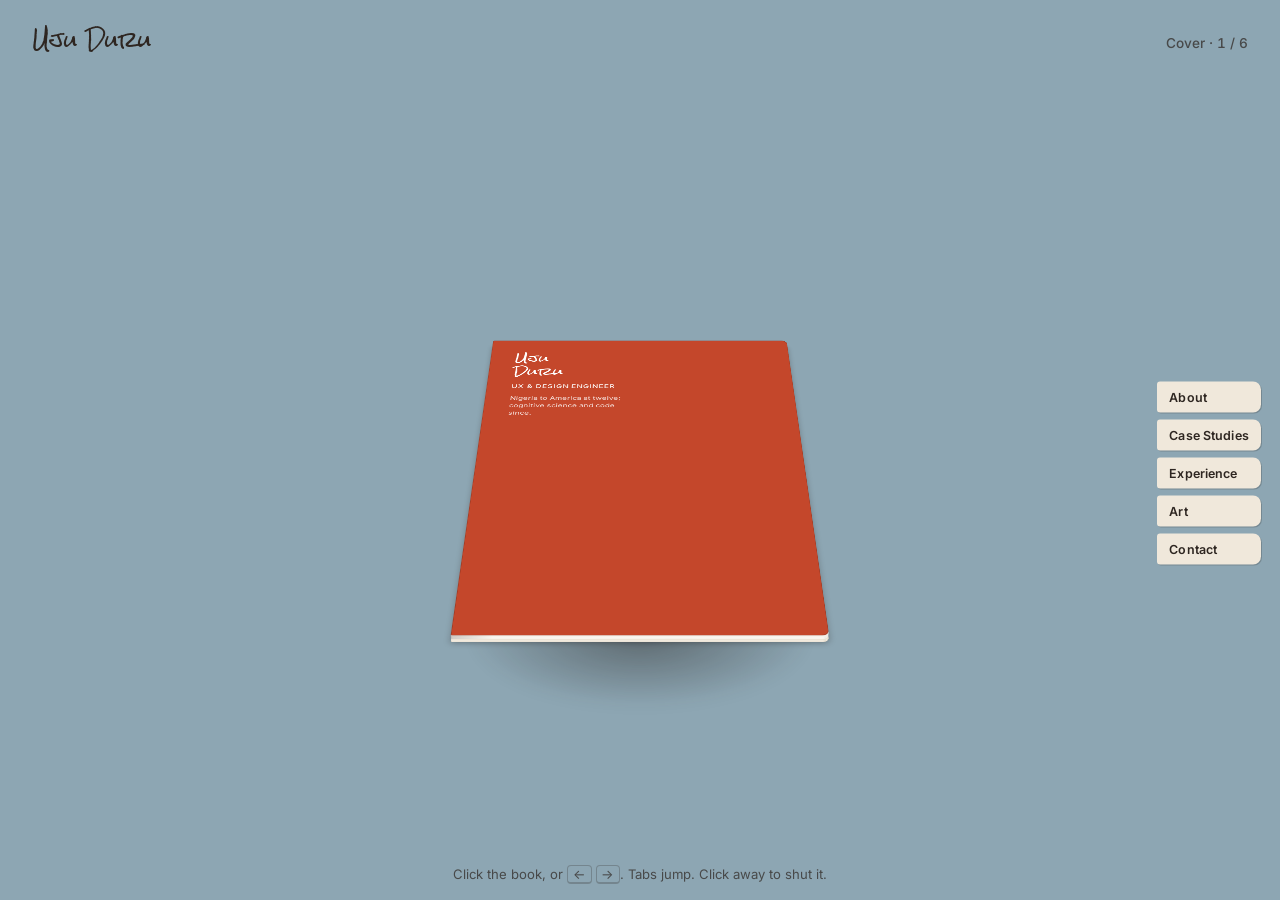
==== commit f3d936c0: "Port the greybox onto the real site: side-bound book, 5 leaves, 6 states Replaces the top-bound spir" ====
--- a/index.html
+++ b/index.html
@@ -23,332 +23,371 @@
 </head>
 <body>
 
-<!-- ============================================================
-     Filters. These are applied to SVG DECORATION ONLY — never to
-     a sheet that moves. See the note in journal.css.
-
-     color-interpolation-filters="sRGB" is load-bearing. SVG defaults it to
-     linearRGB, and transparent pixels do not survive that premultiplied-alpha
-     round trip cleanly — they return faintly opaque, painting each filter
-     region as a visible box behind every ring.
-     ============================================================ -->
-<svg class="defs" aria-hidden="true">
-  <defs>
-    <filter id="wobble-fine" x="-20%" y="-20%" width="140%" height="140%" color-interpolation-filters="sRGB">
-      <feTurbulence type="fractalNoise" baseFrequency="0.045" numOctaves="3" seed="3" result="n"/>
-      <feDisplacementMap in="SourceGraphic" in2="n" scale="2.6" xChannelSelector="R" yChannelSelector="G"/>
-    </filter>
-    <filter id="wobble-mid" x="-25%" y="-25%" width="150%" height="150%" color-interpolation-filters="sRGB">
-      <feTurbulence type="fractalNoise" baseFrequency="0.035" numOctaves="3" seed="11" result="n"/>
-      <feDisplacementMap in="SourceGraphic" in2="n" scale="5" xChannelSelector="R" yChannelSelector="G"/>
-    </filter>
-    <filter id="wobble-loose" x="-25%" y="-25%" width="150%" height="150%" color-interpolation-filters="sRGB">
-      <feTurbulence type="fractalNoise" baseFrequency="0.03" numOctaves="3" seed="23" result="n"/>
-      <feDisplacementMap in="SourceGraphic" in2="n" scale="6.5" xChannelSelector="R" yChannelSelector="G"/>
-    </filter>
-    <filter id="paper-grain">
-      <feTurbulence type="fractalNoise" baseFrequency="0.9" numOctaves="4" stitchTiles="stitch"/>
-      <feColorMatrix type="saturate" values="0"/>
-      <feComponentTransfer><feFuncA type="linear" slope="0.5"/></feComponentTransfer>
-    </filter>
-  </defs>
-</svg>
-
-<header class="masthead">
-  <a class="wordmark" href="#about">Uju<br>Duru</a>
-  <nav class="nav" aria-label="Sections">
-    <ul>
-      <li><a href="#about"        data-goto="about">About Me</a></li>
-      <li><a href="#case-studies" data-goto="case-studies">Case Studies</a></li>
-      <li><a href="#experience"   data-goto="experience">Experience</a></li>
-      <li><a href="#art"          data-goto="art">Art</a></li>
-      <li><a href="#contact"      data-goto="contact">Contact</a></li>
-    </ul>
-  </nav>
+<!-- The SVG filter defs that used to live here went with the spiral. Nothing
+     inside the 3D tree may carry a filter -- it forces transform-style back to
+     flat and collapses the book. Grain is a background-image now. -->
+
+<header class="bar">
+  <!-- The only way back to the cover, which has no tab. Logo-goes-home is also
+       what everyone already expects a wordmark to do. -->
+  <button class="bar__home" id="home" type="button">Uju Duru</button>
+  <p class="bar__where" id="where" aria-live="polite"></p>
 </header>
 
-<main class="journal-viewport">
-  <!-- coils that pass BEHIND the stack -->
-
-  <div class="journal-book" id="book">
-    <!-- Sheets are written front-to-back. bookEngine assigns depth and order. -->
-
-    <article class="sheet sheet--cover" data-page="about" aria-label="Cover — About Me">
-      <div class="sheet__flutter">
-        <div class="face face--front">
-          <div class="paper"></div>
-          <div class="content content--cover">
-            <h1 class="display">Uju<br>Duru</h1>
-            <p class="kicker">UX &amp; Design Engineer</p>
-            <p class="lede">Nigeria to America at twelve; cognitive science and code since.</p>
-            <img class="cover-art" src="assets/me-in-bubble.png" alt="Uju, sitting cross-legged and reading">
-          </div>
-        </div>
-        <div class="face face--back"><div class="paper paper--inner"></div></div>
+<main class="scene">
+  <div class="stage is-booting" id="stage">
+    <div class="shadow" id="shadow" aria-hidden="true"></div>
+
+    <!-- Two nested elements, because the approach (scale + slide) and the
+         stand-up (rotateX) need separate timing. See journal.css. -->
+    <div class="book-pos" id="bookpos">
+      <div class="book is-fresh" id="book">
+
+        <!-- The page block under each half. Gives the open book thickness. -->
+        <div class="block block--l" aria-hidden="true"></div>
+        <div class="block block--r" aria-hidden="true"></div>
+
+        <!-- Five leaves, six states. A spread is the VERSO of leaf k plus the
+             RECTO of leaf k+1, which is why the inside of the front cover is
+             the left page of About -- exactly as in a real book. -->
+
+        <!-- ===== leaf 0: the cover | About, left ===== -->
+        <div class="leaf leaf--cover" data-leaf="0" data-opens="about">
+          <div class="face face--recto face--board">
+            <div class="face__flat">
+              <div class="content content--cover">
+                <h1 class="display">Uju<br>Duru</h1>
+                <!-- LIVE TEXT in a band the cover art leaves clear. Never
+                     painted into cover-front.png: the positioning question is
+                     still open and a painted role line means a repaint. -->
+                <p class="kicker cover__role">UX &amp; Design Engineer</p>
+                <p class="lede cover__note">Nigeria to America at twelve; cognitive science and code since.</p>
+                <!-- The reading illustration came off the cover. The cover art
+                     is going to be drawn and baked whole in Procreate, so the
+                     board stays bare until that lands; .cover-art is still
+                     defined in journal.css as the slot it drops into. -->
+              </div>
+            </div>
+            <div class="sheen" aria-hidden="true"></div>
+          </div>
+          <div class="face face--verso">
+            <div class="face__flat">
+              <div class="content content--page content--about-l">
+                <h2 class="display">About Me</h2>
+                <figure class="portrait">
+                  <!-- Slot for portrait.png. The CSS placeholder reads as
+                       unfinished on purpose. -->
+                  <div class="portrait__slot" aria-hidden="true"></div>
+                  <figcaption class="ph">self-portrait &mdash; pending</figcaption>
+                </figure>
+              </div>
+            </div>
+          </div>
+        </div>
+
+        <!-- ===== leaf 1: About, right | Case Studies, left ===== -->
+        <div class="leaf" data-leaf="1" data-opens="case-studies">
+          <div class="face face--recto">
+            <div class="face__flat">
+              <div class="content content--page content--about-r">
+                <p class="lede lede--tight hand">A few things&mdash;</p>
+                <ul class="notes">
+                  <li class="ph">Placeholder &mdash; what you actually do, in one line.</li>
+                  <li class="ph">Placeholder &mdash; the thing cognitive science gave you that code did not.</li>
+                  <li class="ph">Placeholder &mdash; what you are looking for next.</li>
+                  <li class="ph">Placeholder &mdash; something that is not work.</li>
+                </ul>
+                <p class="reach__note ph">margin notes and marginalia go here &mdash; pending</p>
+              </div>
+            </div>
+          </div>
+          <div class="face face--verso">
+            <div class="face__flat">
+              <div class="content content--page">
+                <h2 class="display">Case Studies</h2>
+                <p class="lede lede--tight">Four projects, each with the decision that mattered.</p>
+
+                <!-- The grid is the contents page; the detail opens as a card
+                     over the book. Each case's full text sits in the .case-body
+                     beside its plate rather than in a script, so it is still
+                     here with JS off. cardOverlay.js only moves it. -->
+                <ul class="contents-grid contents-grid--half">
+                  <li>
+                    <button class="plate" type="button" data-case="portal-redux" aria-haspopup="dialog">
+                      <span class="plate__shot" style="--c:#C4472B;--c2:#9E3722"></span>
+                      <span class="plate__title">Portal, rebuilt</span>
+                      <span class="plate__meta">Design system</span>
+                    </button>
+                    <div class="case-body" id="case-portal-redux" hidden>
+                      <dl class="case-facts">
+                        <div><dt>Role</dt><dd class="ph">your part in it</dd></div>
+                        <div><dt>Constraints</dt><dd class="ph">time, scope, what you could not change</dd></div>
+                        <div><dt>Shipped</dt><dd class="ph">what actually went out</dd></div>
+                        <div><dt>Moved</dt><dd class="ph">the number that changed</dd></div>
+                      </dl>
+                      <div class="case-prose">
+                        <p class="ph">Placeholder &mdash; the situation in two or three sentences: what
+                          existed, who it failed, and why it was worth changing.</p>
+                        <p class="ph">Placeholder &mdash; the decision that mattered, and what it cost.</p>
+                      </div>
+                      <figure class="case-margin">
+                        <div class="case-margin__slot" aria-hidden="true"></div>
+                        <figcaption>process artefact &mdash; pending</figcaption>
+                      </figure>
+                    </div>
+                  </li>
+                  <li>
+                    <button class="plate" type="button" data-case="one-grammar" aria-haspopup="dialog">
+                      <span class="plate__shot" style="--c:#8FB98C;--c2:#6E9A6B"></span>
+                      <span class="plate__title">One grammar</span>
+                      <span class="plate__meta">Component language</span>
+                    </button>
+                    <div class="case-body" id="case-one-grammar" hidden>
+                      <dl class="case-facts">
+                        <div><dt>Role</dt><dd class="ph">your part in it</dd></div>
+                        <div><dt>Constraints</dt><dd class="ph">time, scope, what you could not change</dd></div>
+                        <div><dt>Shipped</dt><dd class="ph">what actually went out</dd></div>
+                        <div><dt>Moved</dt><dd class="ph">the number that changed</dd></div>
+                      </dl>
+                      <div class="case-prose">
+                        <p class="ph">Placeholder &mdash; the situation in two or three sentences: what
+                          existed, who it failed, and why it was worth changing.</p>
+                        <p class="ph">Placeholder &mdash; the decision that mattered, and what it cost.</p>
+                      </div>
+                      <figure class="case-margin">
+                        <div class="case-margin__slot" aria-hidden="true"></div>
+                        <figcaption>process artefact &mdash; pending</figcaption>
+                      </figure>
+                    </div>
+                  </li>
+                </ul>
+              </div>
+            </div>
+          </div>
+        </div>
+
+        <!-- ===== leaf 2: Case Studies, right | Experience, left ===== -->
+        <div class="leaf" data-leaf="2" data-opens="experience">
+          <div class="face face--recto">
+            <div class="face__flat">
+              <div class="content content--page">
+                <ul class="contents-grid contents-grid--half">
+                  <li>
+                    <button class="plate" type="button" data-case="forty-tickets" aria-haspopup="dialog">
+                      <span class="plate__shot" style="--c:#B99E7C;--c2:#977E5F"></span>
+                      <span class="plate__title">Forty tickets</span>
+                      <span class="plate__meta">Support and triage</span>
+                    </button>
+                    <div class="case-body" id="case-forty-tickets" hidden>
+                      <dl class="case-facts">
+                        <div><dt>Role</dt><dd class="ph">your part in it</dd></div>
+                        <div><dt>Constraints</dt><dd class="ph">time, scope, what you could not change</dd></div>
+                        <div><dt>Shipped</dt><dd class="ph">what actually went out</dd></div>
+                        <div><dt>Moved</dt><dd class="ph">the number that changed</dd></div>
+                      </dl>
+                      <div class="case-prose">
+                        <p class="ph">Placeholder &mdash; the situation in two or three sentences: what
+                          existed, who it failed, and why it was worth changing.</p>
+                        <p class="ph">Placeholder &mdash; the decision that mattered, and what it cost.</p>
+                      </div>
+                      <figure class="case-margin">
+                        <div class="case-margin__slot" aria-hidden="true"></div>
+                        <figcaption>process artefact &mdash; pending</figcaption>
+                      </figure>
+                    </div>
+                  </li>
+                  <li>
+                    <button class="plate" type="button" data-case="mobile-parity" aria-haspopup="dialog">
+                      <span class="plate__shot" style="--c:#9CCAC6;--c2:#7AA9A5"></span>
+                      <span class="plate__title">Mobile parity</span>
+                      <span class="plate__meta">Responsive rebuild</span>
+                    </button>
+                    <div class="case-body" id="case-mobile-parity" hidden>
+                      <dl class="case-facts">
+                        <div><dt>Role</dt><dd class="ph">your part in it</dd></div>
+                        <div><dt>Constraints</dt><dd class="ph">time, scope, what you could not change</dd></div>
+                        <div><dt>Shipped</dt><dd class="ph">what actually went out</dd></div>
+                        <div><dt>Moved</dt><dd class="ph">the number that changed</dd></div>
+                      </dl>
+                      <div class="case-prose">
+                        <p class="ph">Placeholder &mdash; the situation in two or three sentences: what
+                          existed, who it failed, and why it was worth changing.</p>
+                        <p class="ph">Placeholder &mdash; the decision that mattered, and what it cost.</p>
+                      </div>
+                      <figure class="case-margin">
+                        <div class="case-margin__slot" aria-hidden="true"></div>
+                        <figcaption>process artefact &mdash; pending</figcaption>
+                      </figure>
+                    </div>
+                  </li>
+                </ul>
+              </div>
+            </div>
+          </div>
+          <div class="face face--verso">
+            <div class="face__flat">
+              <div class="content content--page">
+                <h2 class="display">Experience</h2>
+                <p class="lede lede--tight">Where the engineering rigour comes from.</p>
+
+                <!-- From the resume. Deliberately NOT carried over from it: the
+                     phone number and street location. This page is public and
+                     indexable, and Contact is the back cover. -->
+                <ol class="timeline">
+                  <li class="tl-item tl-item--major">
+                    <p class="tl-when">2022 &mdash; now</p>
+                    <h3 class="tl-what">Software Test Engineer</h3>
+                    <p class="tl-where">Apple, Vision Products Group</p>
+                    <p class="tl-note">Quality and test infrastructure for Vision Pro APIs &mdash; Portals, LowLevelMesh, ManipulationComponent &mdash; plus internal tools for Reality Composer Pro. Automation cut manual debugging by 95%.</p>
+                  </li>
+                  <li class="tl-item tl-item--major">
+                    <p class="tl-when">2021 &mdash; 2022</p>
+                    <h3 class="tl-what">Software Engineer</h3>
+                    <p class="tl-where">IBM</p>
+                    <p class="tl-note">Led six new grads building the UI for an automated labelling framework, and was the liaison between engineers and UX designers on the DB2 Warehouse Console.</p>
+                  </li>
+                  <li class="tl-item">
+                    <p class="tl-when">2019 &mdash; 2020</p>
+                    <h3 class="tl-what">Engineering internships</h3>
+                    <p class="tl-where">Autodesk &middot; CNBC</p>
+                    <p class="tl-note">An AutoCAD web add-in at Autodesk; automated performance testing at CNBC, 80% faster to run.</p>
+                  </li>
+                  <li class="tl-item">
+                    <p class="tl-when">before that</p>
+                    <h3 class="tl-what">Cognitive Science, B.A.</h3>
+                    <p class="tl-where">Johns Hopkins, minor in Computer Science</p>
+                    <p class="tl-note">Ran UX studies on learning in children with autism in the Intuitive Computing Lab.</p>
+                  </li>
+                </ol>
+              </div>
+            </div>
+          </div>
+        </div>
+
+        <!-- ===== leaf 3: Skills, right | Art, left ===== -->
+        <div class="leaf" data-leaf="3" data-opens="art">
+          <div class="face face--recto">
+            <div class="face__flat">
+              <div class="content content--page content--skills">
+                <h2 class="display">Skills</h2>
+                <p class="lede lede--tight">The keyword layer a resume carries, without the resume.</p>
+                <div class="toolbox">
+                  <h3 class="toolbox__label">Build</h3>
+                  <ul class="toolbox__set"><li>Swift</li><li>Python</li><li>C / C++</li><li>Java</li><li>Git</li><li>CI/CD</li><li>REST APIs</li></ul>
+                  <h3 class="toolbox__label">Tools</h3>
+                  <ul class="toolbox__set"><li>Xcode</li><li>RealityKit</li><li>Reality Composer Pro</li><li>Jira</li><li>Jenkins</li><li>Claude Code</li></ul>
+                  <h3 class="toolbox__label">Design</h3>
+                  <ul class="toolbox__set ph"><li>pending</li></ul>
+                </div>
+              </div>
+            </div>
+          </div>
+          <div class="face face--verso">
+            <div class="face__flat">
+              <!-- content--art makes the page a flex column so the grid takes
+                   whatever height the heading leaves. See journal.css. -->
+              <div class="content content--page content--art">
+                <h2 class="display">Art</h2>
+                <p class="lede lede--tight">Eighteen pieces, and counting.</p>
+
+                <!-- Generated from assets/art/manifest.json, which the pipeline
+                     in assets/art/README.md writes. Adding a piece is a re-run
+                     there plus a copy of display/ + thumb/ + manifest.json, not
+                     an edit here. Split across the spread, nine a side. -->
+                <ul class="stickersheet">
+                  <li><button class="art-piece" type="button" data-art="img-1002" data-orient="portrait" aria-label="Artwork 1" aria-haspopup="dialog"><img class="art-piece__shot" src="assets/art/thumb/img-1002.jpg" alt="Artwork 1" decoding="async"></button></li>
+                  <li><button class="art-piece" type="button" data-art="untitled-artwork-10" data-orient="portrait" aria-label="Artwork 2" aria-haspopup="dialog"><img class="art-piece__shot" src="assets/art/thumb/untitled-artwork-10.jpg" alt="Artwork 2" decoding="async"></button></li>
+                  <li><button class="art-piece" type="button" data-art="untitled-artwork-11" data-orient="landscape" aria-label="Artwork 3" aria-haspopup="dialog"><img class="art-piece__shot" src="assets/art/thumb/untitled-artwork-11.jpg" alt="Artwork 3" decoding="async"></button></li>
+                  <li><button class="art-piece" type="button" data-art="untitled-artwork-12" data-orient="portrait" aria-label="Artwork 4" aria-haspopup="dialog"><img class="art-piece__shot" src="assets/art/thumb/untitled-artwork-12.jpg" alt="Artwork 4" decoding="async"></button></li>
+                  <li><button class="art-piece" type="button" data-art="untitled-artwork-13" data-orient="portrait" aria-label="Artwork 5" aria-haspopup="dialog"><img class="art-piece__shot" src="assets/art/thumb/untitled-artwork-13.jpg" alt="Artwork 5" decoding="async"></button></li>
+                  <li><button class="art-piece" type="button" data-art="untitled-artwork-14" data-orient="portrait" aria-label="Artwork 6" aria-haspopup="dialog"><img class="art-piece__shot" src="assets/art/thumb/untitled-artwork-14.jpg" alt="Artwork 6" decoding="async"></button></li>
+                  <li><button class="art-piece" type="button" data-art="untitled-artwork-15" data-orient="portrait" aria-label="Artwork 7" aria-haspopup="dialog"><img class="art-piece__shot" src="assets/art/thumb/untitled-artwork-15.jpg" alt="Artwork 7" decoding="async"></button></li>
+                  <li><button class="art-piece" type="button" data-art="untitled-artwork-16" data-orient="landscape" aria-label="Artwork 8" aria-haspopup="dialog"><img class="art-piece__shot" src="assets/art/thumb/untitled-artwork-16.jpg" alt="Artwork 8" decoding="async"></button></li>
+                  <li><button class="art-piece" type="button" data-art="untitled-artwork-17" data-orient="portrait" aria-label="Artwork 9" aria-haspopup="dialog"><img class="art-piece__shot" src="assets/art/thumb/untitled-artwork-17.jpg" alt="Artwork 9" decoding="async"></button></li>
+                </ul>
+              </div>
+            </div>
+          </div>
+        </div>
+
+        <!-- ===== leaf 4: Art, right (inside back cover) | Contact (back) ===== -->
+        <div class="leaf leaf--cover" data-leaf="4" data-opens="contact">
+          <div class="face face--recto">
+            <div class="face__flat">
+              <div class="content content--page content--art content--art-r">
+                <ul class="stickersheet">
+                  <li><button class="art-piece" type="button" data-art="untitled-artwork-18" data-orient="portrait" aria-label="Artwork 10" aria-haspopup="dialog"><img class="art-piece__shot" src="assets/art/thumb/untitled-artwork-18.jpg" alt="Artwork 10" decoding="async"></button></li>
+                  <li><button class="art-piece" type="button" data-art="untitled-artwork-2" data-orient="portrait" aria-label="Artwork 11" aria-haspopup="dialog"><img class="art-piece__shot" src="assets/art/thumb/untitled-artwork-2.jpg" alt="Artwork 11" decoding="async"></button></li>
+                  <li><button class="art-piece" type="button" data-art="untitled-artwork-4" data-orient="portrait" aria-label="Artwork 12" aria-haspopup="dialog"><img class="art-piece__shot" src="assets/art/thumb/untitled-artwork-4.jpg" alt="Artwork 12" decoding="async"></button></li>
+                  <li><button class="art-piece" type="button" data-art="untitled-artwork-5" data-orient="portrait" aria-label="Artwork 13" aria-haspopup="dialog"><img class="art-piece__shot" src="assets/art/thumb/untitled-artwork-5.jpg" alt="Artwork 13" decoding="async"></button></li>
+                  <li><button class="art-piece" type="button" data-art="untitled-artwork-6" data-orient="portrait" aria-label="Artwork 14" aria-haspopup="dialog"><img class="art-piece__shot" src="assets/art/thumb/untitled-artwork-6.jpg" alt="Artwork 14" decoding="async"></button></li>
+                  <li><button class="art-piece" type="button" data-art="untitled-artwork-7" data-orient="portrait" aria-label="Artwork 15" aria-haspopup="dialog"><img class="art-piece__shot" src="assets/art/thumb/untitled-artwork-7.jpg" alt="Artwork 15" decoding="async"></button></li>
+                  <li><button class="art-piece" type="button" data-art="untitled-artwork-8" data-orient="landscape" aria-label="Artwork 16" aria-haspopup="dialog"><img class="art-piece__shot" src="assets/art/thumb/untitled-artwork-8.jpg" alt="Artwork 16" decoding="async"></button></li>
+                  <li><button class="art-piece" type="button" data-art="untitled-artwork-9" data-orient="portrait" aria-label="Artwork 17" aria-haspopup="dialog"><img class="art-piece__shot" src="assets/art/thumb/untitled-artwork-9.jpg" alt="Artwork 17" decoding="async"></button></li>
+                  <li><button class="art-piece" type="button" data-art="untitled-artwork" data-orient="landscape" aria-label="Artwork 18" aria-haspopup="dialog"><img class="art-piece__shot" src="assets/art/thumb/untitled-artwork.jpg" alt="Artwork 18" decoding="async"></button></li>
+                </ul>
+              </div>
+            </div>
+          </div>
+          <div class="face face--verso face--board">
+            <div class="face__flat">
+              <div class="content content--page content--contact">
+                <h2 class="display">Contact</h2>
+                <!-- The handwritten greeting stands in for the lede here, so it
+                     inherits the rule that hides .lede on short viewports -- it
+                     is the warmth of the page, not its information. -->
+                <p class="lede lede--tight hand">Say hello &mdash;</p>
+
+                <!-- TWO PLACEHOLDERS TO SWAP: the mailto and the LinkedIn
+                     href/label. Both carry class="ph" so an unfinished address
+                     reads as unfinished on the page and cannot be shipped by
+                     accident. Drop the class once the real values are in.
+                     The GitHub link is real. -->
+                <ul class="reach">
+                  <li><a class="reach__link ph" href="mailto:your-address@example.com">your-address@example.com</a></li>
+                  <li><a class="reach__link ph" href="https://www.linkedin.com/in/your-handle">linkedin.com/in/your-handle</a></li>
+                  <li><a class="reach__link" href="https://github.com/aoduru">github.com/aoduru</a></li>
+                </ul>
+
+                <!-- Resume was cut as a sheet and as a hosted PDF, so the
+                     question it used to answer lands here instead. -->
+                <p class="reach__note">Looking for my resume? Ask, and I&rsquo;ll send it over.</p>
+              </div>
+            </div>
+          </div>
+        </div>
+
       </div>
-      <button class="flutter-zone" type="button" aria-label="Turn to Case Studies"></button>
-    </article>
-
-    <article class="sheet" data-page="case-studies" aria-label="Case Studies">
-      <div class="sheet__flutter">
-        <div class="face face--front">
-          <div class="paper paper--inner"></div>
-          <div class="content content--page">
-            <h2 class="display">Case Studies</h2>
-            <p class="lede lede--tight">Four projects, each with the decision that mattered.</p>
-
-            <!-- The grid is the contents page; the detail opens as a card over the
-                 book. Each case's full text sits in the .case-body beside its plate
-                 rather than in a script, so it is still here with JS off and anything
-                 that reads the page still finds it. cardOverlay.js only moves it. -->
-            <ul class="contents-grid">
-                <li>
-                  <button class="plate" type="button" data-case="portal-redux" aria-haspopup="dialog">
-                    <span class="plate__shot" style="--c:#DCA4A4;--c2:#C98E8E"></span>
-                    <span class="plate__title">Portal, rebuilt</span>
-                    <span class="plate__meta">Design system</span>
-                  </button>
-                  <div class="case-body" id="case-portal-redux" hidden>
-                    <dl class="case-facts">
-                  <div><dt>Role</dt><dd class="ph">your part in it</dd></div>
-                  <div><dt>Constraints</dt><dd class="ph">time, scope, what you could not change</dd></div>
-                  <div><dt>Shipped</dt><dd class="ph">what actually went out</dd></div>
-                  <div><dt>Moved</dt><dd class="ph">the number that changed</dd></div>
-                    </dl>
-                    <div class="case-prose">
-                      <p class="ph">Placeholder &mdash; the situation in two or three sentences: what
-                        existed, who it failed, and why it was worth changing.</p>
-                      <p class="ph">Placeholder &mdash; the decision that mattered, and what it cost.</p>
-                    </div>
-                    <figure class="case-margin">
-                      <div class="case-margin__slot" aria-hidden="true"></div>
-                      <figcaption>process artefact &mdash; pending</figcaption>
-                    </figure>
-                  </div>
-                </li>
-                <li>
-                  <button class="plate" type="button" data-case="one-grammar" aria-haspopup="dialog">
-                    <span class="plate__shot" style="--c:#8FB8E0;--c2:#5E8CBC"></span>
-                    <span class="plate__title">One grammar</span>
-                    <span class="plate__meta">Component language</span>
-                  </button>
-                  <div class="case-body" id="case-one-grammar" hidden>
-                    <dl class="case-facts">
-                  <div><dt>Role</dt><dd class="ph">your part in it</dd></div>
-                  <div><dt>Constraints</dt><dd class="ph">time, scope, what you could not change</dd></div>
-                  <div><dt>Shipped</dt><dd class="ph">what actually went out</dd></div>
-                  <div><dt>Moved</dt><dd class="ph">the number that changed</dd></div>
-                    </dl>
-                    <div class="case-prose">
-                      <p class="ph">Placeholder &mdash; the situation in two or three sentences: what
-                        existed, who it failed, and why it was worth changing.</p>
-                      <p class="ph">Placeholder &mdash; the decision that mattered, and what it cost.</p>
-                    </div>
-                    <figure class="case-margin">
-                      <div class="case-margin__slot" aria-hidden="true"></div>
-                      <figcaption>process artefact &mdash; pending</figcaption>
-                    </figure>
-                  </div>
-                </li>
-                <li>
-                  <button class="plate" type="button" data-case="forty-tickets" aria-haspopup="dialog">
-                    <span class="plate__shot" style="--c:#FFE27A;--c2:#D9B84A"></span>
-                    <span class="plate__title">Forty tickets</span>
-                    <span class="plate__meta">Support and triage</span>
-                  </button>
-                  <div class="case-body" id="case-forty-tickets" hidden>
-                    <dl class="case-facts">
-                  <div><dt>Role</dt><dd class="ph">your part in it</dd></div>
-                  <div><dt>Constraints</dt><dd class="ph">time, scope, what you could not change</dd></div>
-                  <div><dt>Shipped</dt><dd class="ph">what actually went out</dd></div>
-                  <div><dt>Moved</dt><dd class="ph">the number that changed</dd></div>
-                    </dl>
-                    <div class="case-prose">
-                      <p class="ph">Placeholder &mdash; the situation in two or three sentences: what
-                        existed, who it failed, and why it was worth changing.</p>
-                      <p class="ph">Placeholder &mdash; the decision that mattered, and what it cost.</p>
-                    </div>
-                    <figure class="case-margin">
-                      <div class="case-margin__slot" aria-hidden="true"></div>
-                      <figcaption>process artefact &mdash; pending</figcaption>
-                    </figure>
-                  </div>
-                </li>
-                <li>
-                  <button class="plate" type="button" data-case="mobile-parity" aria-haspopup="dialog">
-                    <span class="plate__shot" style="--c:#D94A63;--c2:#A93B51"></span>
-                    <span class="plate__title">Mobile parity</span>
-                    <span class="plate__meta">Responsive rebuild</span>
-                  </button>
-                  <div class="case-body" id="case-mobile-parity" hidden>
-                    <dl class="case-facts">
-                  <div><dt>Role</dt><dd class="ph">your part in it</dd></div>
-                  <div><dt>Constraints</dt><dd class="ph">time, scope, what you could not change</dd></div>
-                  <div><dt>Shipped</dt><dd class="ph">what actually went out</dd></div>
-                  <div><dt>Moved</dt><dd class="ph">the number that changed</dd></div>
-                    </dl>
-                    <div class="case-prose">
-                      <p class="ph">Placeholder &mdash; the situation in two or three sentences: what
-                        existed, who it failed, and why it was worth changing.</p>
-                      <p class="ph">Placeholder &mdash; the decision that mattered, and what it cost.</p>
-                    </div>
-                    <figure class="case-margin">
-                      <div class="case-margin__slot" aria-hidden="true"></div>
-                      <figcaption>process artefact &mdash; pending</figcaption>
-                    </figure>
-                  </div>
-                </li>
-            </ul>
-          </div>
-        </div>
-        <div class="face face--back"><div class="paper paper--inner"></div></div>
-      </div>
-      <button class="flutter-zone" type="button" aria-label="Turn to Experience"></button>
-    </article>
-
-    <article class="sheet" data-page="experience" aria-label="Experience">
-      <div class="sheet__flutter">
-        <div class="face face--front">
-          <div class="paper paper--inner"></div>
-          <div class="content content--page">
-            <h2 class="display">Experience</h2>
-            <p class="lede lede--tight">Where the engineering rigour comes from.</p>
-
-            <ol class="timeline">
-              <li class="tl-item">
-                <p class="tl-when">2024 &mdash; now</p>
-                <h3 class="tl-what">UX &amp; Design Engineer</h3>
-                <p class="tl-note">Design systems and front-end for a property-management platform.</p>
-              </li>
-              <li class="tl-item">
-                <p class="tl-when">2022 &mdash; 2024</p>
-                <h3 class="tl-what">Product Designer</h3>
-                <p class="tl-note">Flows, prototypes, and the first component library.</p>
-              </li>
-              <li class="tl-item">
-                <p class="tl-when">before that</p>
-                <h3 class="tl-what">Cognitive Science, B.S.</h3>
-                <p class="tl-note">Perception and memory &mdash; how people actually read an interface.</p>
-              </li>
-            </ol>
-
-            <!-- The keyword layer a resume carries and a narrative does not. With the
-                 Resume sheet cut, this page is the only career content on the site, so
-                 it has to be skimmable as well as readable. -->
-            <div class="toolbox">
-              <h3 class="toolbox__label">Design</h3>
-              <ul class="toolbox__set"><li>Figma</li><li>Design systems</li><li>Prototyping</li><li>Usability testing</li><li>Accessibility (WCAG)</li></ul>
-              <h3 class="toolbox__label">Build</h3>
-              <ul class="toolbox__set"><li>HTML / CSS / Sass</li><li>JavaScript</li><li>React</li><li>Git</li><li>Design tokens</li></ul>
-            </div>
-          </div>
-        </div>
-        <div class="face face--back"><div class="paper paper--inner"></div></div>
-      </div>
-      <button class="flutter-zone" type="button" aria-label="Turn to Art"></button>
-    </article>
-
-    <article class="sheet" data-page="art" aria-label="Art">
-      <div class="sheet__flutter">
-        <div class="face face--front">
-          <div class="paper paper--inner"></div>
-          <div class="content content--page">
-            <h2 class="display">Art</h2>
-            <p class="lede lede--tight">Eighteen pieces, and counting.</p>
-
-            <!-- PLACEHOLDER titles and flat colour stand-ins. The real eighteen are
-                 pending; swapping them is an edit to this list and nothing else.
-                 Clicking opens the same card the case studies use &mdash; the piece
-                 large, with the title and nothing else. -->
-            <ul class="stickersheet">
-                <li><button class="art-piece" type="button" data-art="peaches" aria-haspopup="dialog">
-                  <span class="art-piece__shot" style="--c:#F3E3DE;--c2:#DCA4A4"></span>
-                  <span class="art-piece__cap">Peaches</span></button></li>
-                <li><button class="art-piece" type="button" data-art="blue-square" aria-haspopup="dialog">
-                  <span class="art-piece__shot" style="--c:#FDF5F3;--c2:#8FB8E0"></span>
-                  <span class="art-piece__cap">Blue square</span></button></li>
-                <li><button class="art-piece" type="button" data-art="big-star" aria-haspopup="dialog">
-                  <span class="art-piece__shot" style="--c:#F3E3DE;--c2:#D94A63"></span>
-                  <span class="art-piece__cap">Big star</span></button></li>
-                <li><button class="art-piece" type="button" data-art="study-ink" aria-haspopup="dialog">
-                  <span class="art-piece__shot" style="--c:#FFFDF8;--c2:#634343"></span>
-                  <span class="art-piece__cap">Study, ink</span></button></li>
-                <li><button class="art-piece" type="button" data-art="garden" aria-haspopup="dialog">
-                  <span class="art-piece__shot" style="--c:#DCA4A4;--c2:#FFE27A"></span>
-                  <span class="art-piece__cap">Garden</span></button></li>
-                <li><button class="art-piece" type="button" data-art="dusk" aria-haspopup="dialog">
-                  <span class="art-piece__shot" style="--c:#8FB8E0;--c2:#634343"></span>
-                  <span class="art-piece__cap">Dusk</span></button></li>
-                <li><button class="art-piece" type="button" data-art="kitchen" aria-haspopup="dialog">
-                  <span class="art-piece__shot" style="--c:#FDF5F3;--c2:#C98E8E"></span>
-                  <span class="art-piece__cap">Kitchen</span></button></li>
-                <li><button class="art-piece" type="button" data-art="two-chairs" aria-haspopup="dialog">
-                  <span class="art-piece__shot" style="--c:#F3E3DE;--c2:#5E8CBC"></span>
-                  <span class="art-piece__cap">Two chairs</span></button></li>
-                <li><button class="art-piece" type="button" data-art="lagos" aria-haspopup="dialog">
-                  <span class="art-piece__shot" style="--c:#FFE27A;--c2:#D94A63"></span>
-                  <span class="art-piece__cap">Lagos</span></button></li>
-                <li><button class="art-piece" type="button" data-art="self" aria-haspopup="dialog">
-                  <span class="art-piece__shot" style="--c:#F3DEDA;--c2:#8A6A66"></span>
-                  <span class="art-piece__cap">Self</span></button></li>
-                <li><button class="art-piece" type="button" data-art="window" aria-haspopup="dialog">
-                  <span class="art-piece__shot" style="--c:#FDF5F3;--c2:#8FB8E0"></span>
-                  <span class="art-piece__cap">Window</span></button></li>
-                <li><button class="art-piece" type="button" data-art="red-room" aria-haspopup="dialog">
-                  <span class="art-piece__shot" style="--c:#D94A63;--c2:#FFE27A"></span>
-                  <span class="art-piece__cap">Red room</span></button></li>
-                <li><button class="art-piece" type="button" data-art="cousins" aria-haspopup="dialog">
-                  <span class="art-piece__shot" style="--c:#F3E3DE;--c2:#C98E8E"></span>
-                  <span class="art-piece__cap">Cousins</span></button></li>
-                <li><button class="art-piece" type="button" data-art="rain" aria-haspopup="dialog">
-                  <span class="art-piece__shot" style="--c:#8FB8E0;--c2:#FDF5F3"></span>
-                  <span class="art-piece__cap">Rain</span></button></li>
-                <li><button class="art-piece" type="button" data-art="market" aria-haspopup="dialog">
-                  <span class="art-piece__shot" style="--c:#FFE27A;--c2:#634343"></span>
-                  <span class="art-piece__cap">Market</span></button></li>
-                <li><button class="art-piece" type="button" data-art="still-life" aria-haspopup="dialog">
-                  <span class="art-piece__shot" style="--c:#FDF5F3;--c2:#DCA4A4"></span>
-                  <span class="art-piece__cap">Still life</span></button></li>
-                <li><button class="art-piece" type="button" data-art="night-bus" aria-haspopup="dialog">
-                  <span class="art-piece__shot" style="--c:#634343;--c2:#8FB8E0"></span>
-                  <span class="art-piece__cap">Night bus</span></button></li>
-                <li><button class="art-piece" type="button" data-art="hands" aria-haspopup="dialog">
-                  <span class="art-piece__shot" style="--c:#F3DEDA;--c2:#D94A63"></span>
-                  <span class="art-piece__cap">Hands</span></button></li>
-            </ul>
-          </div>
-        </div>
-        <div class="face face--back"><div class="paper paper--inner"></div></div>
-      </div>
-      <button class="flutter-zone" type="button" aria-label="Turn to Contact"></button>
-    </article>
-
-    <article class="sheet" data-page="contact" aria-label="Contact">
-      <div class="sheet__flutter">
-        <div class="face face--front">
-          <div class="paper paper--inner"></div>
-          <div class="content content--page">
-            <h2 class="display">Contact</h2>
-            <p class="lede lede--tight">The shortest way to reach me.</p>
-
-            <!-- Deliberately a shell. Contact replaced the Resume sheet and its design
-                 is still open: form or a plain email link, where a request for the
-                 resume lands, and how loud the page goes. -->
-            <p class="ph ph--block">Placeholder &mdash; this sheet is still being designed.</p>
-          </div>
-        </div>
-        <div class="face face--back"><div class="paper paper--inner"></div></div>
-      </div>
-    </article>
+    </div>
+
+    <!-- Tabs live INSIDE .stage so the click-away handler can exclude them --
+         otherwise jumping to a section would immediately shut the book again.
+         Authored here rather than built in JS so they exist without it. -->
+    <nav class="tabs" id="tabs" aria-label="Sections">
+      <button type="button" data-goto="about">About</button>
+      <button type="button" data-goto="case-studies">Case Studies</button>
+      <button type="button" data-goto="experience">Experience</button>
+      <button type="button" data-goto="art">Art</button>
+      <button type="button" data-goto="contact">Contact</button>
+    </nav>
   </div>
-
-  <!-- coils that pass IN FRONT of the stack -->
-  <div class="spine spine--front" aria-hidden="true"></div>
 </main>
 
-<p class="hint" id="hint">Lift the bottom edge, or use the nav. <kbd>↓</kbd> <kbd>↑</kbd> also work.</p>
+<!-- The card sits OUTSIDE .stage deliberately. That element carries
+     perspective, and a perspective ancestor becomes the containing block for
+     position:fixed descendants -- nested inside it a fixed overlay would be
+     positioned against the book rather than the window. Out here it also
+     escapes .face__flat's overflow:hidden and the leaf's own rotation. -->
+<div class="scrim" id="scrim" hidden></div>
+<div class="insert" id="insert" role="dialog" aria-modal="true" hidden>
+  <button class="insert__close" id="insertClose" type="button" aria-label="Close">&times;</button>
+  <div class="insert__body" id="insertBody"></div>
+</div>
+
+<p class="hint" id="hint">Click the book, or <kbd>&larr;</kbd> <kbd>&rarr;</kbd>. Tabs jump. Click away to shut it.</p>
 
 <script src="js/bookEngine.js"></script>
+<script src="js/cardOverlay.js"></script>
 <script src="js/main.js"></script>
 </body>
 </html>
--- a/css/journal.css
+++ b/css/journal.css
@@ -1,42 +1,89 @@
 /* ============================================================
    Uju Duru — journal portfolio
-   Top-bound sketchbook. Sheets rotate about their top edge.
+   Side-bound hardcover journal. Leaves rotate about the SPINE.
+
+   Ported from prototypes/book-greybox.html, where the motion was
+   settled. The comments that explain *why* a value is what it is
+   came with it -- they are the record of what was tried and what
+   broke, and they are why this file does not get re-litigated.
    ============================================================ */
 
 :root {
-  --cover:      #DCA4A4;   /* deep mauve cover, from the design */
-  --cover-edge: #C98E8E;
-  --page:       #FDF5F3;   /* inside sheets */
-  --page-2:     #F3E3DE;   /* sheets further down the stack */
-  --desk:       #F3DEDA;   /* surface the book lies on */
-  --ink:        #634343;
-  --ink-soft:   #8A6A66;
-  --dot:        rgba(220, 164, 164, 0.55);
-  /* Band height must be a real length for the dot grid to stay continuous
-     across the bend, so the page height is a token rather than inline. */
-  --page-h:     min(560px, 68vh);
-  --bands:      6;
-  /* --band-h is the measured band height in px, set by main.js. It exists only
-     so the dot grid can be phase-shifted per band and read as one sheet. */
-  --coil:       #8FB8E0;
-  --coil-dk:    #5E8CBC;
-  /* Annotation only. These two never carry structure -- they mark, highlight
-     and tape. Structure stays mauve, ink and page. */
-  --marker:     #D94A63;
-  --high:       #FFE27A;
-
-  /* Two faces only. --font-hand is the NAME alone — the wordmark and the
+  /* ---------- palette ----------
+     Sampled from the three Procreate sketches. Terracotta cover on a slate
+     blue-grey surface; cream pages. The accent five (sage, tan, teal, mauve,
+     star) are ANNOTATION ONLY -- they tape, mark and highlight. Structure
+     stays cover / page / ink, or the pages turn into a swatch board. */
+  --ground:     #8DA6B3;   /* the surface the book lies on */
+  --ground-dk:  #7A95A3;
+  --cover:      #C4472B;   /* terracotta boards */
+  --cover-edge: #9E3722;
+  --page:       #FBF7F0;   /* inside pages */
+  --page-2:     #F0E8DB;   /* pages further down the stack, and the fore-edge */
+  --ink:        #2E2621;
+  --ink-soft:   #6E6259;
+
+  --sage:       #8FB98C;
+  --tan:        #B99E7C;
+  --teal:       #9CCAC6;
+  --mauve:      #B07BA6;
+  --star:       #F0C640;
+  --marker:     #C9452F;   /* annotation red -- underlines, circles */
+  --high:       #F7DC7A;   /* highlighter */
+
+  /* ---------- type ----------
+     Two faces only. --font-hand is the NAME alone -- the wordmark and the
      cover's h1; everything else is Inter. Rock Salt has tall glyphs and a deep
      j descender, so anywhere it sets two lines needs a line-height near 1.35
      or "Uju" collides with "Duru". It ships at 400 only; never ask for a bold. */
   --font-hand: 'Rock Salt', cursive;
   /* Caveat does the handwritten annotations -- dates, captions, margin notes.
      Rock Salt stays the NAME alone; it is too tall and too loud for running
-     text, and it ships at 400 only. */
+     text. */
   --font-loop: 'Caveat', cursive;
   --font-body: 'Inter', system-ui, sans-serif;
 
-  --flip-ms: 820ms;
+  /* ---------- the page, and why it is in px ----------
+     ONE page. The book is two of these wide, with the spine at its centre.
+
+     Fixed px, not vw/vh, and that is deliberate: the whole book is fitted to
+     the viewport by a SCALE TRANSFORM (--scale, computed in main.js), so these
+     are the size the pages are AUTHORED at, not the size they are displayed
+     at. Everything inside a page is therefore sized in rem and px against this
+     570x770 box and scales with it as one piece.
+
+     The corollary is a hard rule: NOTHING inside a page may be sized in vw or
+     vh. Those do not track the scale, so a vw-clamped heading grows while its
+     page shrinks and overruns it -- which is the old build's bug, where the
+     sheet was viewport-sized and the type had to chase it. */
+  --pw: 570px;
+  --ph: 770px;
+
+  --lift: 2px;                 /* z-separation per leaf in a pile */
+
+  /* ---------- motion ----------
+     Opening is one gesture, not two. The book comes at you WHILE the page
+     turns -- that simultaneity is the whole character of it and must not be
+     taken away. But "coming at you" is really two different movements that
+     were sharing one transform, and only one of them caused trouble:
+
+       --approach  scale + slide. The book getting bigger and nearer. This is
+                   the good part. Runs the full length of the turn.
+       --standup   rotateX, the book tilting from flat-on-the-desk up to a
+                   reading angle. Rotating the book towards the viewer while
+                   the cover is mid-flip makes the cover GROW as it turns, and
+                   a cover that grows reads as a cover coming back. So this one
+                   is short and early, finished before the cover is halfway.
+
+     Splitting them keeps the approach overlapping the turn and gets the
+     looming out of the way. Kept in sync with main.js, which can override all
+     of them from the query string. */
+  --approach: 620ms;
+  --standup: 280ms;
+  --turn: 620ms;
+  --posedelay: 0ms;
+
+  /* Still used by the case-study plates below. */
   --flip-ease: cubic-bezier(.33, 0, .18, 1);
 }
 
@@ -44,324 +91,379 @@
 html, body { height: 100%; }
 body {
   margin: 0;
-  background: var(--desk);
+  background: var(--ground);
   color: var(--ink);
   font-family: var(--font-body);
   display: grid;
   grid-template-rows: auto 1fr auto;
   overflow: hidden;
 }
-.defs { position: absolute; width: 0; height: 0; }
-
-/* ---------- masthead ---------- */
-.masthead {
-  display: flex; justify-content: space-between; align-items: flex-start;
-  padding: clamp(1rem, 2.5vw, 2rem) clamp(1.25rem, 4vw, 3rem) 0;
+
+/* ---------- chrome ---------- */
+.bar {
+  display: flex; align-items: baseline; gap: 1rem;
+  padding: clamp(.9rem, 2vw, 1.4rem) clamp(1.1rem, 3vw, 2rem);
   position: relative; z-index: 60;
 }
-.wordmark {
-  font-family: var(--font-hand); font-size: clamp(1rem, 1.9vw, 1.5rem);
-  line-height: 1.7; color: var(--ink); text-decoration: none;
-}
-.nav ul { list-style: none; display: flex; gap: clamp(.8rem, 2vw, 2rem); margin: 0; padding: 0; }
-.nav a {
-  font-family: var(--font-body); font-weight: 500;
-  font-size: clamp(.9rem, 1.2vw, 1.05rem); letter-spacing: .005em;
-  color: var(--ink); text-decoration: none; opacity: .72;
-  border-bottom: 2px solid transparent; padding-bottom: 2px;
-}
-.nav a:hover, .nav a[aria-current="page"] { opacity: 1; border-bottom-color: var(--cover-edge); }
+/* The only way back to the cover, which has no tab of its own. Without it the
+   cover is reachable only by Back or the left arrow -- and the cover is the
+   best-looking thing here, so nothing pointing at it is a real gap.
+   Logo-goes-home is also what everyone already expects a wordmark to do. */
+.bar__home {
+  font-family: var(--font-hand); font-size: clamp(.95rem, 1.7vw, 1.3rem);
+  line-height: 1.7; color: var(--ink);
+  background: none; border: 0; padding: 0; cursor: pointer;
+}
+.bar__home:hover { text-decoration: underline; }
+.bar__home:focus-visible { outline: 2px solid var(--cover-edge); outline-offset: 3px; border-radius: 2px; }
+/* Where you are, and how much is left. The book's own edges are not visible
+   enough to answer either question, and "easy to navigate" is one of the three
+   things this site is for. */
+.bar__where {
+  margin: 0 0 0 auto; font-size: .85rem; font-weight: 500;
+  color: var(--ink); opacity: .72; font-variant-numeric: tabular-nums;
+}
 
 /* ============================================================
    3D stage
    ============================================================ */
-.journal-viewport {
+.scene { position: relative; display: grid; min-height: 0; }
+.stage {
   position: relative;
-  width: min(950px, 92vw);
-  height: var(--page-h);
-  margin: auto;
-  /* The free edge swings ~560px toward the camera, so magnification there is
-     P/(P-560). 1250 gave ~2x and the page engulfed the header; 1700 gives a
-     ~1.5x loom — enough to feel the page pass your eye, not enough to shout. */
-  perspective: 1700px;
-  /* The vanishing point must NOT sit on the hinge. With it at 50% 0% every
-     point scaled about the pivot and the turn read as a vertical squash. */
-  perspective-origin: 50% 30%;
-}
-.journal-book {
-  position: absolute; inset: 0;
+  display: grid;
+  place-items: center;
+  /* The book's LAYOUT box is a fixed 770px tall whatever the scale transform
+     does to it on screen, and a grid item defaults to min-height:auto, which
+     refuses to shrink below that. On a 768px-tall window the stage therefore
+     came out 770px tall, overflowed its row and pushed the hint off the bottom
+     of the screen. Allowing it to shrink lets the row be the height actually
+     available; the book simply overflows its own stage box by a layout amount
+     that the transform has already scaled away, so nothing moves on screen.
+     It also makes fitScale() honest -- it measures this box. */
+  min-height: 0;
+  /* Deep. The leaves swing a full half-page toward the camera, and a short
+     perspective turns that into a 2x loom that swallows the chrome. */
+  perspective: 2400px;
+  /* The vanishing point must NOT sit on the hinge, or every point scales about
+     the pivot and the turn reads as a horizontal squash rather than a page
+     passing your eye. */
+  perspective-origin: 50% 42%;
+}
+
+/* The book is always TWO pages wide; the spine sits at its centre. When the
+   book is shut everything is stacked on one side, so the whole thing slides
+   half a page to keep the visible object centred.
+
+   Two nested elements, because the approach and the stand-up need separate
+   timing (see --approach / --standup above). Nesting composes to exactly the
+   same matrix as the single `scale translateX rotateX` this replaced: the
+   parent's transform applies first, then the child's. */
+.book-pos {
+  position: relative;
   transform-style: preserve-3d;
-}
-
-/* ---------- a sheet ----------
-   Two elements do two jobs, deliberately:
-     .sheet          carries the FLIP transform (set by JS)
-     .sheet__flutter carries the HOVER transform
-   The boilerplate put both on one element, so hovering replaced the flip
-   transform outright and the page snapped. Separating them lets the two
-   animations compose instead of fight. */
-.sheet {
-  position: absolute; inset: 0;
-  transform-origin: top center;
+  /* scale FIRST, so the half-page shift is scaled with it and the book cannot
+     drift sideways mid-transition. The scale is what makes an open spread
+     readable: shut, the book is small and invitingly far away; opened, it
+     comes to you. --scale is computed against the stage in main.js rather than
+     hard-coded, so a big monitor gets a big book. It is a transform, not a
+     width change, so it composites, and the spread's layout -- and so its
+     measured overflow -- is identical in both states. */
+  transform:
+    scale(var(--scale, 1))
+    translateX(calc(var(--shift, -1) * var(--pw) / 2));
+  /* Deliberately the same duration as the page turn: these two run together
+     for their whole length. That is the gesture. */
+  transition: transform var(--approach) cubic-bezier(.25,.62,.35,1) var(--posedelay);
+}
+.book {
+  position: relative;
+  width: calc(var(--pw) * 2);
+  height: var(--ph);
+  transform-style: preserve-3d;
+  transform: rotateX(var(--tilt, 52deg));
+  /* Short and front-loaded, and over well before the cover reaches 90deg.
+     This is the single component that was making the cover loom mid-turn. */
+  transition: transform var(--standup) cubic-bezier(.2,.8,.3,1) var(--posedelay);
+}
+
+/* Shut, lying on the surface: steep tilt, reads as flat on a desk. Open: comes
+   up to a reading angle. This one transform is most of what sells "it got
+   picked up". */
+.book.is-open { --tilt: 10deg; }
+
+/* ---------- a leaf ----------
+   Hinged on its LEFT edge, which is the spine at the book's centre.
+   rotateY(0) rests it on the right half, rotateY(-180deg) on the left. */
+.leaf {
+  position: absolute;
+  top: 0; left: 50%;
+  width: var(--pw); height: var(--ph);
+  transform-origin: left center;
   transform-style: preserve-3d;
   will-change: transform;
 }
-.sheet__flutter {
-  position: absolute; inset: 0;
-  transform-origin: top center;
-  transform-style: preserve-3d;
-  transition: transform 260ms ease-out;
-}
-
-/* Two real faces, so the back of the page exists. A single div with
-   backface-visibility:hidden simply vanishes at 90deg — fine for a dissolve,
-   wrong for a sketchbook. */
 .face {
   position: absolute; inset: 0;
   backface-visibility: hidden;
-  transform-style: preserve-3d;
-  border-radius: 3px 3px 12px 12px;
-  box-shadow: 0 2px 2px rgba(99,67,67,.08), 0 16px 34px rgba(99,67,67,.16);
-}
-/* The two faces sat at exactly Z=0, so which one you saw was decided purely by
-   backface culling -- and mobile WebKit got that wrong, painting the cover's
-   cream back face over its mauve front. A pixel of separation each way leaves
-   nothing to sort. Both get a POSITIVE translateZ: the back face's local +Z
-   points away from the viewer once it is flipped, so this pushes them apart. */
-.face--front { transform: translateZ(1px); }
-.face--back  { transform: rotateX(180deg) translateZ(1px); }
-
-/* A turning page loses the light. Registering the property is what lets it
-   interpolate instead of snapping between keyframes. */
-@property --shade { syntax: '<number>'; inherits: true; initial-value: 0; }
-.face::before {
-  content: ""; position: absolute; inset: 0; z-index: 3; pointer-events: none;
-  background: rgba(70, 42, 42, var(--shade, 0));
-}
-
-/* ---------- paper, as a chain of hinged bands ----------
-   No single element can bend, so the paper is six bands, each hinged at the
-   bottom of the one above. Compounding their rotations approximates a curve.
-   Only the PAPER is sliced: the content rides over it as one flat layer, so
-   text stays crisp, selectable and free of seams.
-
-   Nothing in this chain may carry filter, mix-blend-mode, opacity<1, clip-path
-   or overflow — every one of those forces transform-style back to flat and
-   collapses the bend. The grain and the clipping live on .face__flat instead. */
-@property --curl { syntax: '<number>'; inherits: true; initial-value: 0; }
-
-.bend { position: absolute; inset: 0; transform-style: preserve-3d; }
-.band {
-  position: absolute; left: 0; right: 0;
-  transform-origin: top center;
-  transform-style: preserve-3d;
-  /* Each band is its own polygon now, and backface-visibility on .face does
-     NOT cull children inside a preserve-3d context — without this the back
-     face's bands render straight through the front of the page. */
-  backface-visibility: hidden;
-  transform: rotateX(calc(var(--curl, 0) * var(--w) * 1deg));
-  color: var(--cover);
-  background-color: currentColor;
-  /* Band heights are fractional (93.33px at 1440x900), so each boundary left a
-     1px gap that the sheet below showed through. A 1px bleed in the band's own
-     colour closes it without changing any band's height, which an overlap
-     would have accumulated down the chain. */
-  box-shadow: 0 2px 0 0 currentColor;
-}
-.band--last { box-shadow: none; }
-.bend > .band  { top: 0; height: calc(100% / var(--bands)); border-radius: 3px 3px 0 0; }
-.band > .band  { top: 100%; height: 100%; }   /* each band is one slice tall */
-.band--last    { border-radius: 0 0 12px 12px; }
-
-/* dot grid, offset per band so it reads as one continuous sheet */
-.bend--inner .band {
-  color: var(--page);
-  background-image: radial-gradient(var(--dot) 1px, transparent 0);
-  background-size: 16px 16px;
-  background-position: 0 calc(-1 * var(--i) * var(--band-h));
-}
-/* No grain layer. #paper-grain emits pure turbulence with no feComposite back
-   to SourceGraphic, so on a band it painted an opaque wash instead of a
-   texture, and its filter region spilled past the page edge now that .face no
-   longer clips. Sixty filtered pseudo-elements was the wrong price for it
-   anyway. The dot grid carries the paper texture; if grain comes back it
-   should be a baked noise image, which composites without a filter. */
-/* A curved surface loses light the further it tips out of the page plane.
-   This interpolates from the tone at the band's top (--d0) to the tone at its
-   bottom (--d), so the six bands meet with no step and read as one shadow. A
-   flat fill per band gave six discrete tonal rectangles once curl rose. */
-.band::after {
-  content: ""; position: absolute; inset: 0;
-  background: linear-gradient(180deg,
-    rgba(70, 42, 42, calc(var(--curl, 0) * var(--d0) * 0.009)),
-    rgba(70, 42, 42, calc(var(--curl, 0) * var(--d)  * 0.009)));
-  pointer-events: none;
-}
-
-/* The shadow the coils throw across the top of the page. It lives on the top
-   BAND, not on .face — as a child of .face it was a rectangle, and once it had
-   to be pushed forward to clear the curling bands it detached from the paper
-   and floated up to ~79px in front of it. On the band it curves with the paper
-   and needs no --curl tracking at all. */
-.bend > .band::before {
-  content: ""; position: absolute; left: 0; right: 0; top: 0; height: 60%;
-  background: linear-gradient(180deg, rgba(99,67,67,.16), transparent);
-  pointer-events: none;
-}
+  border-radius: 2px 9px 9px 2px;
+  background-color: var(--page);
+  box-shadow: inset 0 0 0 1px rgba(46, 38, 33, .09);
+}
+/* The back of a leaf is the same surface seen from behind, so it is
+   pre-flipped. That flip also swaps its local left and right: a turned leaf's
+   hinge ends up on the verso's local RIGHT, which is why the two gutter
+   gradients below run in opposite directions. */
+.face--verso { transform: rotateY(180deg); border-radius: 9px 2px 2px 9px; }
+
+/* The gutter. Paper does not meet the spine flat -- it dips, and that dip is
+   most of what tells you these two pages belong to ONE book rather than being
+   two cards side by side. Painted onto the hinge edge of each face, so it
+   needs no extra element and cannot fall out of sync with the geometry. */
+.face--recto { background-image: linear-gradient(90deg,  rgba(46,38,33,.20), rgba(46,38,33,0) 11%); }
+.face--verso { background-image: linear-gradient(270deg, rgba(46,38,33,.20), rgba(46,38,33,0) 11%); }
+
+/* Board, not paper: only the two EXTERIOR cover faces. The inside of the front
+   cover is a pasted endpaper and the inside of the back cover is an ordinary
+   page -- both are paper, which is why the About spread must not have one
+   terracotta half.
+
+   The leather grain is BAKED INTO the cover art in Procreate, not composited
+   here: mix-blend-mode is one of the properties that forces transform-style
+   back to flat, and a flattened cover collapses the book. See
+   prototypes/leather/README.md. */
+.face--board {
+  background-color: var(--cover); color: #fff;
+  background-image: none;
+  box-shadow: inset 0 0 0 1px rgba(0,0,0,.22);
+  border-radius: 3px 11px 11px 3px;
+}
+.face--board.face--verso { border-radius: 11px 3px 3px 11px; }
 
 /* ---------- the flat layer ----------
-   Clipping and the grain filter both flatten whatever carries them, so they
-   live here, over the bend, where flat is exactly what we want. */
+   Clipping flattens whatever carries it, so it lives here, over the face,
+   where flat is exactly what we want. Pages CLIP; they never scroll -- which
+   is the discipline that governs every layout below. .face has no 3D children
+   of its own, so nothing is lost by this being flat. */
 .face__flat {
   position: absolute; inset: 0;
   overflow: hidden;
-  border-radius: 3px 3px 12px 12px;
+  border-radius: inherit;
   backface-visibility: hidden;
-  /* The content is flat, but the bands it sits on swing forward as they curl
-     (~5.5px per degree of bend at the free edge), so a fixed offset let them
-     sweep in front and swallow the text. Tracking --curl keeps the content
-     ahead of the paper at every point in the bend. The magnification this
-     costs is ~2% at hover, which is why the curl is kept modest. */
-  transform: translateZ(calc(.5px + var(--curl, 0) * 5.5px));
-}
-
-
-/* ---------- content ---------- */
-.content { position: relative; z-index: 2; padding: clamp(3.5rem, 7vh, 5.5rem) clamp(2rem, 5vw, 4rem); }
-/* Section titles are set, not written — only the name stays handwritten, and
-   it is an h1 on the cover alone. The sans needs a tighter line than the
-   script did, hence the two line-heights. */
-.display { font-family: var(--font-body); font-weight: 600; font-size: clamp(2.1rem, 4.8vw, 3.4rem); line-height: 1.02; letter-spacing: -.015em; margin: 0; }
-h1.display { font-family: var(--font-hand); font-weight: 400; font-size: clamp(1.5rem, 3.4vw, 2.5rem); line-height: 1.7; letter-spacing: 0; }
-.kicker  { font-family: var(--font-body); font-weight: 500; font-size: .95rem; letter-spacing: .03em; color: var(--ink-soft); margin: .6rem 0 0; }
-.lede    { max-width: 46ch; color: var(--ink-soft); line-height: 1.65; }
-.cover-art { position: absolute; right: clamp(1rem,4vw,3rem); bottom: 0; height: 76%; }
-/* the cover carries About Me, so its copy has to clear the illustration */
-.content--cover .lede { max-width: 24ch; margin-top: 1.4rem; }
-
-/* ---------- flutter ----------
-   A loose sheet does not oscillate evenly; it eases at the top of its travel.
-   Three keyframes with uneven timing read as tension rather than a metronome. */
-.flutter-zone {
-  position: absolute; bottom: 0; left: 0; width: 100%; height: 72px;
-  border: 0; background: transparent;
-  /* grab, not pointer: the gesture is lifting a page, not pressing a button.
-     No z-index here -- .sheet is preserve-3d, where z-index is ignored and
-     depth decides both paint order and hit testing. See .face__flat below. */
-  cursor: grab;
-}
-.flutter-zone:active { cursor: grabbing; }
-.flutter-zone:focus-visible {
-  outline: 2px solid var(--cover-edge); outline-offset: -5px;
-  border-radius: 0 0 12px 12px;
-}
-
-/* The content layer sits at translateZ(.5px). Inside preserve-3d that half
-   pixel beat the lift strip's z-index:5 outright, so every click aimed at the
-   strip landed on the text or the cover art instead -- the strip was the top
-   element at 2 of 441 probed points. The .5px is load-bearing (it keeps the
-   curling bands off the text), so the fix is to stop the layer taking the
-   pointer at all and let real controls opt back in. */
-/* Everything inside the flutter MOVES, so anything in here that takes the
-   pointer makes the hit test depend on the animation the hit test is driving:
-   hover the strip, the paper swings in front of it, hover is lost, the
-   animation stops, the paper drops back, hover returns. Measured at ~3.5 Hz,
-   and it ate the clicks too -- a click needs mousedown and mouseup on the SAME
-   element, and the bottom band held the cursor 76% of the time. The strip is a
-   sibling of this subtree and never moves, so it is the only hittable thing. */
-.sheet__flutter { pointer-events: none; }
-.content :is(a, button, input, select, textarea, [tabindex]) { pointer-events: auto; }
-
-/* Only the strip flutters now. The old rule fired from anywhere on the sheet,
-   which promised the whole page was interactive when it never was.
-   :has() rather than a sibling combinator -- the button follows .sheet__flutter
-   in the DOM, so `~` could never have matched it either way. */
-/* Keyboard focus is not a pointer affordance, so it stays unguarded. */
-.sheet:not(.is-flipped):has(.flutter-zone:focus-visible) .sheet__flutter {
-  animation: flutter 1.6s ease-in-out infinite;
-}
-/* iOS leaves :hover stuck on whatever was last tapped, so tapping the strip to
-   turn the page started this flutter on the sheet revealed underneath and left
-   it looping -- the jitter that outlived the flip by a couple of seconds. */
+  /* No background: the face underneath carries the page colour AND the gutter
+     gradient, and a background here would paint over the gutter. */
+}
+
+/* ---------- thickness ----------
+   The page block under each half. Without it the open book is two rectangles
+   lying on a colour; with it there is an object on a surface. Sits a hair
+   BELOW the top page (negative Z) and is offset down-screen, which at this
+   tilt reads as depth. */
+.block {
+  position: absolute; top: 0; height: var(--ph); width: var(--pw);
+  transform: translateZ(-1px);
+  border-radius: 2px 9px 9px 2px;
+  background: var(--page-2);
+  box-shadow:
+      0 1px 0 #E2D9C9, 0 2px 0 #F5EFE4, 0 3px 0 #E2D9C9,
+      0 4px 0 #F5EFE4, 0 5px 0 #D8CDBA, 0 7px 12px rgba(26, 20, 16, .32);
+}
+.block--r { left: 50%; }
+.block--l { left: 0; border-radius: 9px 2px 2px 9px; }
+/* A shut book has a block on ONE side only -- whichever side the leaves are
+   stacked on. Hiding by open/closed alone left the right-hand block sitting
+   out on its own next to the shut back cover, like a slab of paper with no
+   book attached to it.
+   The side that gains a block gains it MID-TURN, not at the click: flipped at
+   the click, a full page-sized slab materialises on the empty side before the
+   cover has moved, and that pop is what read as "a white page turning". It is
+   scheduled for the instant the leaf passes 90deg, when the leaf is directly
+   overhead and hides the change -- which is also when it becomes true.
+   visibility, not opacity -- opacity below 1 forces transform-style back to
+   flat, and that is the exact trap the spiral build kept falling into. */
+.book.is-shut-front .block--l { visibility: hidden; }
+.book.is-shut-back  .block--r { visibility: hidden; }
+
+/* ---------- the shut book invites a click ---------- */
+.sheen {
+  position: absolute; inset: 0;
+  border-radius: inherit;
+  background: linear-gradient(105deg,
+      transparent 38%, rgba(255,255,255,.26) 50%, transparent 62%);
+  background-size: 300% 100%;
+  background-position: var(--sheen, 120%) 0;
+  pointer-events: none;
+}
+.book:not(.is-open) { cursor: pointer; }
 @media (hover: hover) and (pointer: fine) {
-  .sheet:not(.is-flipped):has(.flutter-zone:hover) .sheet__flutter {
-    animation: flutter 1.6s ease-in-out infinite;
-  }
-  }
-
-/* Lift cue: a soft shadow along the bottom edge so the strip reads as grabbable
-   before you hover it. No translateZ -- the last element given one here
-   detached from the paper and floated in front of it. */
-.sheet:not(.is-flipped) .face--front::after {
-  content: ""; position: absolute; left: 0; right: 0; bottom: 0; height: 72px;
-  background: linear-gradient(180deg, transparent, rgba(99, 67, 67, .13));
-  border-radius: 0 0 12px 12px; pointer-events: none;
-  opacity: .62; transition: opacity 220ms ease-out;
-}
-.sheet:not(.is-flipped):has(.flutter-zone:hover) .face--front::after { opacity: 1; }
-@media (prefers-reduced-motion: reduce) {
-  .sheet:not(.is-flipped):has(.flutter-zone:hover) .sheet__flutter,
-  .sheet:not(.is-flipped):has(.flutter-zone:focus-visible) .sheet__flutter { animation: none; }
-}
-@keyframes flutter {
-  /* Positive rotateX, same as the turn: the free edge has to come TOWARD the
-     viewer. Negative sent it backwards, where perspective foreshortened it and
-     the lift read as the page simply getting shorter. The skewX is gone too —
-     a 2D shear on a page that is genuinely in perspective fights the 3D. */
-  0%   { transform: rotateX(0deg); --curl: 0; }
-  38%  { transform: rotateX(6deg); --curl: 6; }
-  62%  { transform: rotateX(7deg); --curl: 7; }
-  100% { transform: rotateX(0deg); --curl: 0; }
-}
-
-/* ---------- the flip ----------
-   Angles and timing live in bookEngine; the class is only a hover guard. */
-
-/* ---------- spiral ----------
-   Two layers with the stack between them. One layer can only ever look like
-   wire lying on the paper; the sheet has to interrupt the coil twice. */
-.spine {
-  position: absolute; top: -34px; left: 0; right: 0; height: 110px;
+  .book:not(.is-open):hover { --tilt: 47deg; }
+}
+/* Before the first interaction, a slow sweep every few seconds. */
+@keyframes idlesheen {
+  0%, 62% { background-position: 120% 0; }
+  88%     { background-position: -40% 0; }
+  100%    { background-position: -40% 0; }
+}
+.book.is-fresh .sheen { animation: idlesheen 4.2s ease-in-out infinite; }
+
+/* ---------- the ground ---------- */
+.shadow {
+  position: absolute; left: 50%; top: 50%;
+  width: calc(var(--pw) * 2); height: calc(var(--ph) * .34);
+  /* Pulled up under the book's lower edge. Sitting it at the stage centre left
+     a detached smudge well below the object, which reads as hovering rather
+     than resting -- the one thing the shadow exists to prevent.
+     --shy differs by state because the book stands up as it opens: shut and
+     tilted back at 52deg, its footprint is much lower on screen than when it
+     is open at 10deg. It is set from JS in unscaled px and MEASURED per pose,
+     not written here as a constant -- the rendered bottom edge is a
+     perspective projection about an origin at 42% of the stage's height, so it
+     moves whenever the stage's height changes. Two hard-coded percentages were
+     tried first and were 66px out at 1024x768. See _calibrate in bookEngine.
+
+     ORDER MATTERS. The offset is INSIDE the scale, which the greybox's
+     `translate(...) scale(...)` had backwards: a translate applied outside the
+     scale is in unscaled parent space, so the shadow kept a constant pixel
+     offset while the book it belongs to grew and shrank around it. Written
+     this way the whole list composes to: stage centre + --scale x --shy, so
+     the shadow tracks the book at every size. translate(-50%,-50%) still
+     centres it, because scaling about the centre cannot move the centre. */
+  transform:
+    translate(-50%, -50%)
+    scale(var(--scale, 1))
+    translateY(var(--shy, 300px))
+    scaleX(var(--shsc, .55));
+  background: radial-gradient(ellipse at center, rgba(26, 20, 16, .42), transparent 68%);
+  /* A filter here is safe ONLY because .shadow is outside the book's
+     preserve-3d subtree -- it is a sibling of .book-pos, not a descendant. */
+  filter: blur(11px);
+  transition: transform var(--approach) cubic-bezier(.25,.62,.35,1) var(--posedelay);
   pointer-events: none;
 }
-.spine--front { z-index: 50; }
-.spine svg { width: 100%; height: 100%; display: block; }
+
+/* ---------- tabs ----------
+   Visible immediately, never discovered: they are what lets someone jump
+   rather than page through, and they are the answer to "easy to navigate". */
+.tabs {
+  position: absolute; top: 50%; right: max(1.5vw, 12px);
+  transform: translateY(-50%);
+  display: grid; gap: 7px;
+  z-index: 40;
+}
+.tabs button {
+  font-family: var(--font-body);
+  font-size: .78rem; font-weight: 600; letter-spacing: .01em;
+  padding: .5rem .75rem;
+  border: 0; border-radius: 3px 8px 8px 3px;
+  background: var(--page-2); color: var(--ink);
+  cursor: pointer; text-align: left;
+  box-shadow: 1px 1px 0 rgba(26,20,16,.2);
+  transition: background 160ms ease-out, box-shadow 160ms ease-out;
+}
+.tabs button:hover { background: var(--page); }
+.tabs button[aria-current="page"] {
+  background: var(--page);
+  box-shadow: 2px 2px 0 rgba(26,20,16,.26);
+}
+.tabs button:focus-visible { outline: 2px solid var(--cover-edge); outline-offset: 2px; }
 
 /* ---------- hint ---------- */
 .hint {
-  text-align: center; color: var(--ink-soft); font-size: .85rem;
-  margin: 0 0 clamp(.75rem, 2vh, 1.5rem);
+  text-align: center; color: var(--ink); opacity: .72; font-size: .82rem;
+  margin: 0 0 clamp(.6rem, 2vh, 1.2rem);
 }
 kbd {
-  font: inherit; border: 1px solid rgba(99,67,67,.3); border-bottom-width: 2px;
+  font: inherit; border: 1px solid rgba(46,38,33,.35); border-bottom-width: 2px;
   border-radius: 4px; padding: 0 .35em;
 }
 
+/* The pose is set from JS, so on a cold load the element's first computed
+   transform uses the shut fallbacks and the real values arrive a tick later --
+   which starts a transition the moment the page appears. Deep-linking to #art
+   should put you AT the Art spread, not play the book opening at you.
+   Suppressed for the first frames, then released. */
+.stage.is-booting .book,
+.stage.is-booting .book-pos,
+.stage.is-booting .shadow { transition: none; }
+
+@media (prefers-reduced-motion: reduce) {
+  .book, .book-pos, .shadow { transition: none; }
+  .book.is-fresh .sheen { animation: none; }
+}
 
 /* ============================================================
    Page content
    Everything here lives inside .content, which rides on .face__flat --
-   already flat, already clipped. Nothing in this section may touch the
-   band chain: filter, opacity<1, clip-path and overflow all collapse the
-   bend (invariant 2).
-
-   A sheet is min(560px, 68vh) and .face__flat CLIPS rather than scrolls,
-   so every page below is sized to fit rather than to scroll. That cap is
-   the real constraint on how much any one sheet can say.
+   already flat, already clipped.
+
+   A page is 570x770 AUTHORED px (see --pw / --ph) and .face__flat CLIPS
+   rather than scrolls, so every page below is sized to fit rather than to
+   scroll. Two rules follow from that and both are load-bearing:
+
+     1. No vw or vh inside a page. The book is scaled as one piece, and
+        viewport units do not track that scale.
+     2. Measure, do not eyeball. A page that overruns clips silently.
    ============================================================ */
+
+/* position: relative and auto height, both deliberate: .content--art below
+   takes height: 100% off .face__flat's definite box, and a relative parent is
+   what the absolutely-positioned cover art and marginalia hang from. */
+.content { position: relative; z-index: 2; padding: 2.4rem 2rem; }
+
+/* The hinge side of each page needs more room than the fore-edge side, or the
+   first line of text sits in the gutter shadow. Recto hinges on its local
+   left; verso is pre-flipped, so its hinge is on its local right. */
+.face--recto .content { padding-left: 2.9rem; }
+.face--verso .content { padding-right: 2.9rem; }
+
+/* Section titles are set, not written -- only the name stays handwritten, and
+   it is an h1 on the cover alone. The sans needs a tighter line than the
+   script does, hence the two line-heights. */
+.display {
+  font-family: var(--font-body); font-weight: 600;
+  font-size: 2.1rem; line-height: 1.04; letter-spacing: -.015em;
+  margin: 0;
+}
+h1.display {
+  font-family: var(--font-hand); font-weight: 400;
+  font-size: 1.9rem; line-height: 1.38; letter-spacing: 0;
+}
+.kicker {
+  font-family: var(--font-body); font-weight: 500;
+  font-size: .9rem; letter-spacing: .03em; color: var(--ink-soft);
+  margin: .6rem 0 0;
+}
+.lede { max-width: 34ch; color: var(--ink-soft); line-height: 1.6; font-size: .95rem; }
+.hand { font-family: var(--font-loop); }
+
+/* ---------- the cover ----------
+   The landing state, so it has to stand on its own: a name, a role and enough
+   of a note that a five-second visitor learns something before deciding
+   whether to click. */
+.content--cover { height: 100%; }
+/* The role line is LIVE TEXT in a band the cover art leaves clear -- never
+   painted into cover-front.png, so the positioning question can be settled
+   without a repaint. */
+.cover__role {
+  color: #fff; opacity: .92;
+  margin: .9rem 0 0;
+  font-size: .95rem; letter-spacing: .06em; text-transform: uppercase;
+}
+.cover__note {
+  margin: 1rem 0 0; max-width: 26ch;
+  color: #fff; opacity: .84; font-size: .92rem; line-height: 1.5;
+}
+.cover-art {
+  position: absolute; right: 1.5rem; bottom: 0;
+  height: 54%; max-width: 62%; object-fit: contain; object-position: bottom right;
+}
 
 /* The cover can afford its deep top padding; a page carrying a grid cannot.
    This buys back roughly 40px without touching the cover. */
 .content--page {
-  padding-top: clamp(2.2rem, 4.5vh, 3rem);
-  padding-bottom: clamp(1rem, 2.4vh, 2rem);
-}
-/* --page-h is min(560px, 68vh), so a short laptop window shrinks the sheet
-   while a width-only clamp keeps the heading at its full 54px. Experience
-   overran by 23px at 1440x720 because of exactly that. Adding a vh term lets
-   the heading give way with the page; min() keeps whichever of width or
-   height is the real constraint. */
-.content--page .display { font-size: clamp(1.9rem, min(4.8vw, 6.2vh), 3.4rem); }
+  padding-top: 2rem;
+  padding-bottom: 1.4rem;
+}
+.content--page .display { font-size: 2rem; }
 .lede--tight { margin: .45rem 0 0; max-width: 52ch; }
 
 /* Placeholder copy, marked so nothing here can be mistaken for a finished
@@ -470,33 +572,29 @@
   color: var(--ink-soft);
 }
 
-/* ---------- experience ---------- */
+/* ---------- experience ----------
+   Two columns, because the sheet is landscape and a single column used half
+   of it: the real history is four entries with a line each, and stacked they
+   overran a 560px sheet by 178px. One long spine does not survive the split,
+   so the tape binds each entry instead -- same material, any column count. */
 .timeline {
   list-style: none;
-  position: relative;
   margin: clamp(.6rem, 2.2vh, 1.5rem) 0 0;
-  padding: 0 0 0 2.2rem;
-  max-width: 54ch;
-}
-/* the washi spine -- one strip of tape, the page's whole handmade budget */
-.timeline::before {
-  content: "";
-  position: absolute;
-  left: .55rem; top: .3rem; bottom: .3rem;
-  width: 14px;
-  background: rgba(143, 184, 224, .45);
-  box-shadow: inset 0 0 0 1px rgba(255, 255, 255, .35);
-  transform: rotate(.4deg);
-}
-.tl-item { position: relative; margin-bottom: clamp(.35rem, 1.3vh, 1rem); }
+  padding: 0;
+  display: grid;
+  grid-template-columns: repeat(2, minmax(0, 1fr));
+  gap: clamp(.45rem, 1.4vh, 1rem) clamp(1.2rem, 3.2vw, 2.6rem);
+  max-width: 780px;
+}
+.tl-item { position: relative; padding-left: 1.75rem; }
 .tl-item::before {
   content: "";
   position: absolute;
-  left: -1.75rem; top: .45rem;
-  width: 11px; height: 11px;
-  border-radius: 50%;
-  background: var(--page);
-  box-shadow: 0 0 0 2px var(--cover-edge);
+  left: .3rem; top: .15rem; bottom: .15rem;
+  width: 13px;
+  background: rgba(143, 184, 224, .45);
+  box-shadow: inset 0 0 0 1px rgba(255, 255, 255, .35);
+  transform: rotate(.5deg);
 }
 .tl-when {
   font-family: var(--font-loop);
@@ -505,7 +603,13 @@
   margin: 0;
 }
 .tl-what { margin: 0; font-size: .95rem; font-weight: 600; line-height: 1.25; }
-.tl-note { margin: .1rem 0 0; font-size: .84rem; line-height: 1.45; color: var(--ink-soft); }
+/* Employer sits under the role, not beside it: at this column width a
+   "Role — Employer" line wrapped mid-name on every entry. */
+.tl-where { margin: 0; font-size: .8rem; font-weight: 500; color: var(--cover-edge); line-height: 1.3; }
+/* Fluid with width, not just height. The two columns narrow to ~290px on an
+   iPad in portrait, where a fixed .84rem wrapped every note an extra line and
+   put Experience 24px over the sheet. */
+.tl-note { margin: .1rem 0 0; font-size: clamp(.76rem, 1.05vw, .84rem); line-height: 1.42; color: var(--ink-soft); }
 
 /* The skim layer. Plain on purpose: this is the part a recruiter scans, and
    craft here would get in the way of reading it fast. */
@@ -542,32 +646,137 @@
 .stickersheet {
   list-style: none;
   display: grid;
-  grid-template-columns: repeat(6, minmax(0, 1fr));
-  gap: clamp(.5rem, 1.4vh, .85rem) clamp(.5rem, 1.4vw, .9rem);
-  margin: clamp(1rem, 2.5vh, 1.5rem) 0 0;
+  /* Three across, three down -- NINE a page, because the eighteen pieces are
+     split across the two halves of the Art spread now rather than filling one
+     wide sheet. Six columns was right when a sheet was 950px wide; on a 570px
+     page it made every piece an 85x200 sliver and cropped the art to ribbons.
+     Three columns on this page is roughly 170x210 a piece, which is close to
+     the proportions the work is actually drawn at. */
+  grid-template-columns: repeat(3, minmax(0, 1fr));
+  /* rem, not vh/vw: the whole book is scaled as one piece, and viewport units
+     do not track that scale. */
+  gap: .45rem .5rem;
+  /* Tighter than the other pages' content gap: three rows of art need the
+     height more than the heading needs the air. */
+  margin: .9rem 0 0;
   padding: 0;
 }
 .art-piece {
-  padding: 5px 5px 6px;
+  padding: 4px;
   border-radius: 2px;
-}
+  line-height: 0;            /* no descender gap under the image */
+}
+
+/* ---------- taped down ----------
+   Two strips per piece, across opposite corners, the way a photo actually
+   goes into a scrapbook. The pseudo-elements sit inside the button so they
+   inherit its tilt and its hover lift -- the tape travels with the photo
+   instead of staying flat on the page while the photo peels off it.
+
+   The variants below are what stop eighteen pieces looking stamped out: the
+   corner pair, the angle, the length and the colour all move on different
+   cycles (2, 3, 4, 5, 7), so the pattern does not visibly repeat across a
+   row or down a column. */
+/* ---------- the grid takes the leftover height ----------
+   Sizing a tile by aspect-ratio ties its height to the sheet's WIDTH, and the
+   two do not move together: at 1024x768 three rows of square tiles ran 10px
+   past the sheet, while at 768x1024 the same rule left 111px of bare paper
+   under the grid, because the narrow sheet made the tiles short. Both are the
+   same bug.
+
+   So the sheet becomes a flex column and the grid takes `flex: 1` with three
+   equal rows. The tiles are then exactly as tall as the heading leaves room
+   for -- which means the grid can never overrun the sheet and can never leave
+   a gap under itself, at any viewport. Tiles go portrait on a narrow sheet and
+   landscape on a short wide one, both of which suit the work. */
+/* height: 100% is the load-bearing line. .content is position: relative with
+   auto height, so a flex column built on it has no height to distribute and
+   `1fr` rows fall back to the images' own proportions -- which blew the grid
+   out to 179px rows and 167px past the sheet. .face__flat is inset: 0, so
+   100% here is exactly the sheet, and the leftover is real. */
+.content--art {
+  display: flex;
+  flex-direction: column;
+  height: 100%;
+}
+.content--art .stickersheet {
+  flex: 1 1 auto;
+  /* Without this a flex item refuses to shrink below its content height, and
+     the overrun comes straight back. */
+  min-height: 0;
+  grid-template-rows: repeat(3, minmax(0, 1fr));
+}
+.content--art .stickersheet li { min-height: 0; }
+.content--art .art-piece       { display: block; height: 100%; }
+.content--art .art-piece__shot { height: 100%; }
+
+.art-piece::before,
+.art-piece::after {
+  content: "";
+  position: absolute;
+  z-index: 3;
+  width: 28px;
+  height: 10px;
+  pointer-events: none;
+  /* The first version was a flat rgba(253,245,243,.62) -- within a few
+     percent of the paper, so over the photo's white mount it read as a notch
+     cut out of the corner rather than as tape laid on top. Tape reads as tape
+     because light runs along it: a band of colour down the middle, lighter at
+     both long edges, plus a shadow under it. --tape carries just the hue, so
+     the variants below recolour it without restating the gradient. */
+  --tape: 211 202 193;
+  background: linear-gradient(135deg,
+                rgba(255, 255, 255, .3),
+                rgb(var(--tape) / .62) 48%,
+                rgba(255, 255, 255, .26));
+  box-shadow: 0 1px 2px rgba(99, 67, 67, .2);
+}
+/* Pulled in from -9/-5 to -6/-3: the strip now lies ACROSS the corner, half
+   on the photo and half on the paper, instead of hovering off the edge. */
+.art-piece::before { top: -3px;    left: -6px;  transform: rotate(-45deg); }
+.art-piece::after  { bottom: -3px; right: -6px; transform: rotate(-45deg); }
+
+/* the other diagonal */
+.stickersheet li:nth-child(2n) .art-piece::before { top: -3px;    left: auto; right: -6px; transform: rotate(45deg); }
+.stickersheet li:nth-child(2n) .art-piece::after  { bottom: -3px; right: auto; left: -6px; transform: rotate(45deg); }
+
+/* both strips along the top, like it was hung rather than boxed in */
+.stickersheet li:nth-child(5n) .art-piece::after {
+  bottom: auto; top: -3px; right: -6px; transform: rotate(45deg);
+}
+/* one strip only -- a piece that got less care */
+.stickersheet li:nth-child(7n) .art-piece::after { display: none; }
+
+/* length and angle jitter, on their own cycles */
+.stickersheet li:nth-child(3n) .art-piece::before { width: 23px; transform: rotate(-38deg); }
+.stickersheet li:nth-child(4n) .art-piece::after  { width: 33px; transform: rotate(-52deg); }
+.stickersheet li:nth-child(3n) .art-piece::after  { height: 9px; }
+
+/* a few pieces taped with the blue washi instead of the clear stuff */
+.stickersheet li:nth-child(4n + 1) .art-piece::before,
+.stickersheet li:nth-child(4n + 1) .art-piece::after { --tape: 143 184 224; }
+.stickersheet li:nth-child(6n) .art-piece::before    { --tape: 255 226 122; }
+/* Most of these are portraits on a tall canvas going into a wide tile, so the
+   crop is anchored at the top: centred, it took the heads off. */
 .art-piece__shot {
   display: block;
-  height: clamp(44px, 7.5vh, 62px);
+  width: 100%;
+  /* No aspect-ratio: .content--art below drives the height off the space the
+     sheet actually has. The crop is top-anchored and costs nothing, because
+     clicking shows the whole piece. */
+  object-fit: cover;
+  /* Portraits are cropped from the top so the crop keeps faces; a landscape
+     piece has nothing at the top worth favouring, and one of these is a 2.18
+     panorama that loses its whole subject that way. */
+  object-position: 50% 20%;
   border-radius: 1px;
-  background: linear-gradient(152deg, var(--c), var(--c2));
-}
-.art-piece__cap {
-  display: block;
-  margin-top: .2rem;
-  font-family: var(--font-loop);
-  font-size: .92rem; line-height: 1.15;
-  color: var(--ink-soft);
-  white-space: nowrap; overflow: hidden; text-overflow: ellipsis;
+  background: var(--page-2);
 }
 /* The angle keys off the LI, not the button. Each button is the only child of
    its li, so :nth-child on .art-piece matched 1 every time and all eighteen
    pieces sat at the same -2.2deg. */
+[data-orient="landscape"] .art-piece__shot { object-position: 50% 50%; }
+
 .art-piece                        { transform: rotate(-2.2deg); }
 .stickersheet li:nth-child(2n) .art-piece { transform: rotate(1.8deg); }
 .stickersheet li:nth-child(3n) .art-piece { transform: rotate(-.9deg); }
@@ -613,51 +822,211 @@
   color: var(--ink-soft);
 }
 
-@media (prefers-reduced-motion: reduce) {
-  .sheet, .sheet__flutter { transition-duration: 1ms; }
-  .sheet:hover .sheet__flutter { animation: none; }
-}
 @media (max-width: 700px) {
-  .masthead { flex-direction: column; gap: .5rem; }
-  .nav ul { flex-wrap: wrap; }
-  /* Raised from min(520px, 60vh). The content pages need the room: Experience
-     overran a 487px sheet by 83px at 375x812, and deleting the role notes to
-     fit would have cost the phone reader the only line explaining each job.
-     At 70vh the masthead, page and hint still clear an iPhone SE's 667px. */
-  .journal-viewport { height: min(600px, 70vh); }
   .cover-art { height: 58%; opacity: .9; }
 
-  /* Flat paper on phones. The bend is 60 bands nested six deep, each its own
-     backface-hidden 3D layer, and that is what mobile WebKit mis-sorts -- it
-     painted the cover's cream back face over the mauve front, and re-sorted
-     mid-turn it left text jagged and clipped. Dropping the rotation collapses
-     the chain into one flat sheet with no DOM change, and with the subtree
-     flat .face's own backface-visibility culls it properly: the ordinary
-     flip-card arrangement. The curve is no loss at this size -- 400ms into a
-     turn the page is edge-on and the lede measures 8px tall. */
-  .face        { transform-style: flat; }
-  .bend, .band { transform: none; transform-style: flat; backface-visibility: visible; }
-  .band::after { display: none; }   /* curl shading, with no curl to shade */
-  .face__flat  { transform: none; } /* no curling bands left to clear */
 
   /* The sheet is min(520px, 60vh) here -- roughly 380px of usable height on a
      375x812 phone -- and .face__flat still clips. Every grid below is retuned
      to that budget rather than allowed to run off the bottom of the page. */
-  .content--page { padding-top: 1.9rem; }
+  .content--page { padding-top: 1.6rem; }
   .contents-grid { gap: .7rem .8rem; }
   .plate__shot   { height: 56px; }
   .plate::before { width: 42px; height: 14px; }
 
-  /* Six columns leaves a 50px plate at this width, which is smaller than the
-     thumbnails were ever meant to be. Four wider ones over five rows fit the
-     same eighteen pieces into less height. */
-  .stickersheet       { grid-template-columns: repeat(4, minmax(0, 1fr)); gap: .45rem .5rem; }
-  .art-piece__shot    { height: 36px; }
-  .art-piece__cap     { font-size: .85rem; }
-
-  .tl-item { margin-bottom: .45rem; }
-  .tl-note { font-size: .8rem; }
+  /* The column counts that used to live here (six, then five, then four) were
+     all for ONE sheet carrying all eighteen pieces. The spread splits them
+     nine and nine, so 3x3 is already the right shape and only the gap and the
+     tape need to come down at this size. Phones get a flat page of their own
+     in any case -- this query is a holding position until that lands. */
+  .stickersheet    { gap: .35rem; }
+  .art-piece       { padding: 3px; }
+  /* Tape scaled to the smaller piece, or it covers the art. */
+  .art-piece::before, .art-piece::after { width: 17px; height: 7px; }
+  .art-piece::before { top: -2px; left: -4px; }
+  .art-piece::after  { bottom: -2px; right: -4px; }
+
+  .timeline { grid-template-columns: 1fr; gap: .5rem; }
+  .tl-note  { font-size: .8rem; }
+  /* Four entries with a line each is ~675px of content against a 568px sheet
+     even on a tall phone, so on phones Experience falls back to the spine --
+     dates, role, employer -- and the toolbox carries the skills. Keeping just
+     the current role's line still overran by 107px at 375x812. Measured. */
+  .tl-note { display: none; }
+  .toolbox__set li { font-size: .68rem; padding: .13rem .4rem; }
+  .toolbox__set    { gap: .25rem .3rem; margin-bottom: .45rem; }
   .case-facts { grid-template-columns: 1fr; gap: .5rem; }
+}
+
+/* ============================================================
+   The lifted card
+   Outside the 3D scene entirely -- see the note in index.html. It is the
+   same object the plate was, flown from the plate's box and flattened, so
+   case studies and art share one interaction built once.
+   ============================================================ */
+.scrim {
+  position: fixed; inset: 0; z-index: 200;
+  background: rgba(99, 67, 67, .42);
+}
+.insert {
+  position: fixed; z-index: 201;
+  top: 50%; left: 50%;
+  transform: translate(-50%, -50%);
+  width: min(680px, 92vw);
+  max-height: 86vh;
+  overflow: auto;
+  background: var(--page);
+  border-radius: 4px 4px 14px 14px;
+  padding: clamp(1.5rem, 3vw, 2.3rem);
+}
+.insert[hidden], .scrim[hidden] { display: none; }
+/* The shadow lives on a pseudo-element so the card's own animation only ever
+   touches transform and opacity, which the compositor can take. Animating a
+   box-shadow would put the whole flight on the main thread. */
+.insert::after {
+  content: "";
+  position: absolute; inset: 0; z-index: -1;
+  border-radius: inherit;
+  pointer-events: none;
+  box-shadow: 0 10px 24px rgba(99, 67, 67, .22), 0 36px 70px rgba(99, 67, 67, .26);
+}
+.insert__close {
+  position: absolute; top: .55rem; right: .7rem;
+  width: 34px; height: 34px;
+  display: grid; place-items: center;
+  border: 0; border-radius: 50%;
+  background: transparent;
+  color: var(--ink-soft);
+  font-size: 1.5rem; line-height: 1;
+  cursor: pointer;
+}
+.insert__close:hover { background: var(--page-2); color: var(--ink); }
+.insert__close:focus-visible { outline: 2px solid var(--marker); outline-offset: 1px; }
+
+.insert__title {
+  margin: 0 2.2rem .9rem 0;
+  font-size: clamp(1.4rem, 3vw, 1.9rem);
+  font-weight: 600;
+  line-height: 1.1;
+  letter-spacing: -.01em;
+}
+.insert__title--art { margin: .9rem 0 0; text-align: center; }
+
+/* Art: the piece shown large IS the content, so the card carries it and the
+   title and nothing else. No year, no medium, no wall label. */
+/* The card is sized BY the image, not the other way round. A fixed width got
+   the worst of both: a portrait was capped by max-height long before it ran
+   out of width, so an 880px card showed a 468px-wide picture floating in two
+   empty margins. fit-content means the card is whatever the piece needs --
+   narrow for a portrait, wide for a landscape -- and the art is never smaller
+   than the viewport allows. The padding is tighter than a case study's for
+   the same reason: nothing here is being read. */
+.insert--art {
+  width: fit-content;
+  max-width: min(900px, 94vw);
+  padding: clamp(.9rem, 1.6vw, 1.3rem);
+}
+/* The whole piece, uncropped -- the card exists so the thumbnail's crop stops
+   mattering. Height is the binding constraint for a portrait, so it gets as
+   much of the viewport as the card's own max-height (86vh) leaves. */
+.insert__art {
+  display: block;
+  width: auto;
+  max-width: 100%;
+  max-height: 78vh;
+  object-fit: contain;
+  border-radius: 2px;
+  background: var(--page-2);
+}
+/* ---------- contact ----------
+   The sheet every other sheet points at, so it says three things and stops:
+   how to reach her, that a resume is available on request, and nothing else.
+   No form -- the site is static, so a form needs a third-party service behind
+   it, which is a dependency to keep alive and a place her mail would pass
+   through, for something a mailto already does. */
+/* The sheet is a flex column so the resume line can fall to the foot of the
+   page. Contact has little to say and should not be padded out to look busy,
+   but leaving 300px of blank paper under a short block reads as unfinished
+   rather than as calm. Pinning the aside to the bottom spends the space the
+   way a real page does -- note at the top, footnote at the foot -- without
+   inventing content to fill it. The heading stays put, so it still lines up
+   with the other four sheets as the book turns. */
+.content--contact {
+  display: flex;
+  flex-direction: column;
+  height: 100%;
+}
+.content--contact .hand {
+  font-family: var(--font-loop);
+  font-size: clamp(1.4rem, 3.2vw, 2rem);
+  line-height: 1.3;
+  color: var(--ink-soft);
+}
+.reach {
+  list-style: none;
+  margin: clamp(1.1rem, 3vh, 2rem) 0 0;
+  padding: 0;
+  display: grid;
+  gap: clamp(.45rem, 1.4vh, .9rem);
+  justify-items: start;
+}
+.reach__link {
+  font-family: var(--font-body);
+  font-weight: 500;
+  font-size: clamp(1.1rem, 2.6vw, 1.65rem);
+  color: var(--ink);
+  text-decoration: none;
+  /* The highlighter swipe is a BACKGROUND, not a pseudo-element behind the
+     text. A ::after at z-index -1 would need its own stacking context to sit
+     under the glyphs, and every way of getting one here (negative z-index,
+     mix-blend-mode) risks the same collapse the band chain suffers from.
+     A background paints under the text for free. */
+  background-image: linear-gradient(var(--high), var(--high));
+  background-repeat: no-repeat;
+  background-position: 0 86%;
+  background-size: 0% .38em;
+  transition: background-size .22s ease;
+}
+/* Invariant 7: iOS leaves :hover stuck on the last tapped element, so the
+   swipe is behind a hover query. :focus-visible is not -- a keyboard user
+   needs it on every device. */
+@media (hover: hover) and (pointer: fine) {
+  .reach__link:hover { background-size: 100% .38em; }
+}
+.reach__link:focus-visible {
+  background-size: 100% .38em;
+  outline: 2px solid var(--cover-edge);
+  outline-offset: 3px;
+  border-radius: 2px;
+}
+/* An unfinished address should look unfinished. .ph already carries the soft
+   italic; this just keeps the link sized with its siblings. */
+.reach__link.ph { font-weight: 400; }
+.reach__note {
+  /* auto, not a fixed gap: this is what drops it to the foot of the sheet. */
+  margin: auto 0 0;
+  padding-top: clamp(1.1rem, 3vh, 1.9rem);
+  color: var(--ink-soft);
+  font-size: .95rem;
+  max-width: 34ch;
+}
+@media (prefers-reduced-motion: reduce) {
+  .reach__link { transition: none; }
+}
+
+/* Labels the dialog without putting a caption on the page. */
+.sr-only {
+  position: absolute; width: 1px; height: 1px;
+  margin: -1px; padding: 0; border: 0;
+  clip-path: inset(50%); overflow: hidden; white-space: nowrap;
+}
+
+@media (prefers-reduced-motion: reduce) {
+  .insert, .scrim { animation: none; }
+}
+@media (max-width: 700px) {
+  .insert { width: 94vw; max-height: 88vh; padding: 1.2rem; }
+  .insert__title { margin-right: 2rem; }
 }
 
 /* ============================================================
@@ -680,8 +1049,14 @@
 
   .timeline { margin-top: .6rem; }
   .tl-item  { margin-bottom: .3rem; }
+  /* Below 700px tall even the current role's description does not fit: the
+     four entries plus skills come to 531px against a 467px sheet on a 375x667
+     phone. Experience falls back to the spine -- dates, role, employer -- with
+     the toolbox still carrying the skills. Measured, not guessed. */
+  .tl-note  { display: none; }
   .tl-when  { font-size: .95rem; }
   .tl-what  { font-size: .9rem; }
+  .tl-where { font-size: .74rem; }
   .tl-note  { font-size: .76rem; line-height: 1.32; }
 
   .toolbox        { margin-top: .55rem; padding-top: .5rem; }
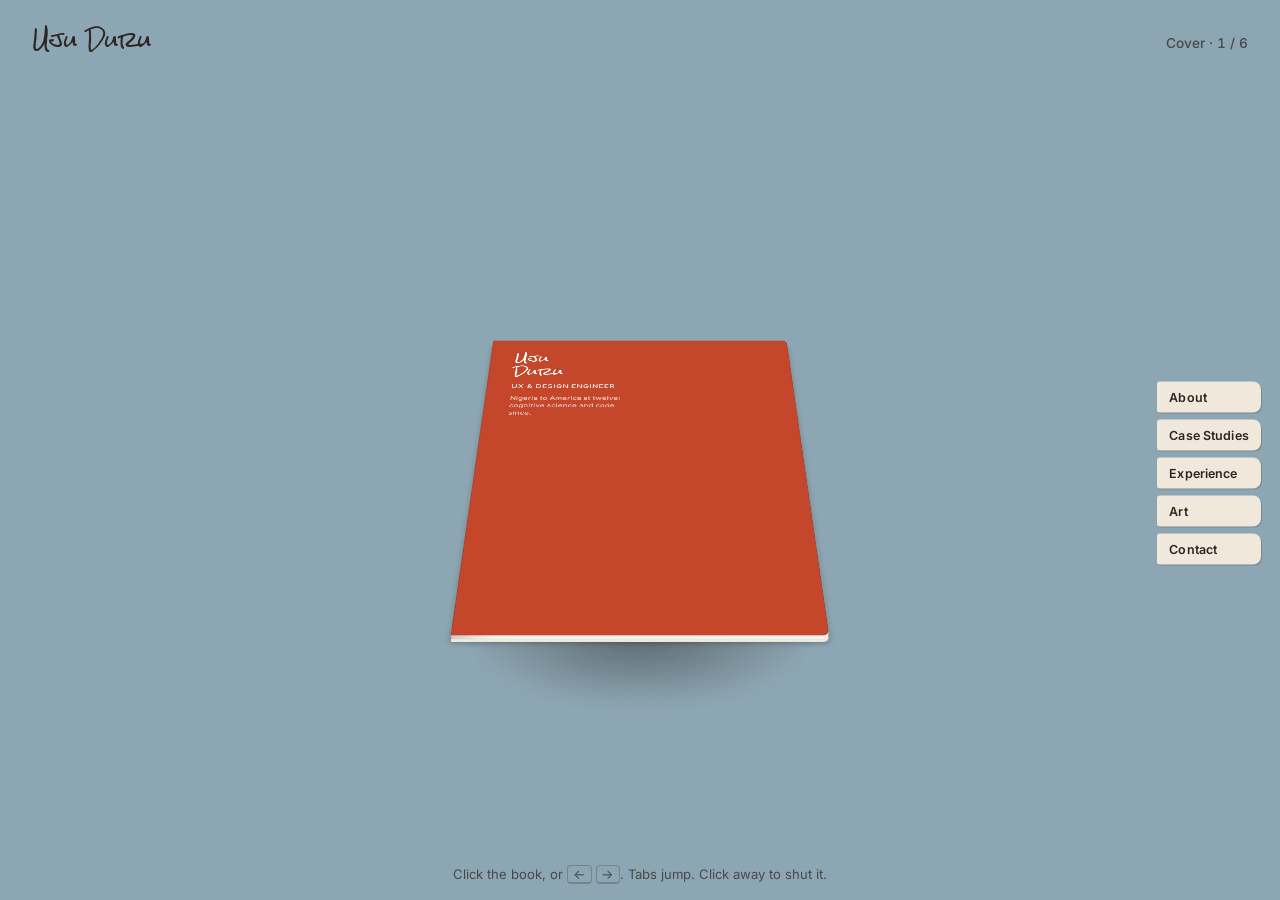
==== commit d5655531: "Lay the case studies out as Uju drew them: two panels a page, taped centre The sketch is four large " ====
--- a/index.html
+++ b/index.html
@@ -103,7 +103,7 @@
           </div>
           <div class="face face--verso">
             <div class="face__flat">
-              <div class="content content--page">
+              <div class="content content--page content--cases">
                 <h2 class="display">Case Studies</h2>
                 <p class="lede lede--tight">Four projects, each with the decision that mattered.</p>
 
@@ -114,7 +114,7 @@
                 <ul class="contents-grid contents-grid--half">
                   <li>
                     <button class="plate" type="button" data-case="portal-redux" aria-haspopup="dialog">
-                      <span class="plate__shot" style="--c:#C4472B;--c2:#9E3722"></span>
+                      <span class="plate__shot" style="--c:var(--mauve)"></span>
                       <span class="plate__title">Portal, rebuilt</span>
                       <span class="plate__meta">Design system</span>
                     </button>
@@ -138,7 +138,7 @@
                   </li>
                   <li>
                     <button class="plate" type="button" data-case="one-grammar" aria-haspopup="dialog">
-                      <span class="plate__shot" style="--c:#8FB98C;--c2:#6E9A6B"></span>
+                      <span class="plate__shot" style="--c:var(--rose)"></span>
                       <span class="plate__title">One grammar</span>
                       <span class="plate__meta">Component language</span>
                     </button>
@@ -170,11 +170,11 @@
         <div class="leaf" data-leaf="2" data-opens="experience">
           <div class="face face--recto">
             <div class="face__flat">
-              <div class="content content--page">
+              <div class="content content--page content--cases">
                 <ul class="contents-grid contents-grid--half">
                   <li>
                     <button class="plate" type="button" data-case="forty-tickets" aria-haspopup="dialog">
-                      <span class="plate__shot" style="--c:#B99E7C;--c2:#977E5F"></span>
+                      <span class="plate__shot" style="--c:var(--sage)"></span>
                       <span class="plate__title">Forty tickets</span>
                       <span class="plate__meta">Support and triage</span>
                     </button>
@@ -198,7 +198,7 @@
                   </li>
                   <li>
                     <button class="plate" type="button" data-case="mobile-parity" aria-haspopup="dialog">
-                      <span class="plate__shot" style="--c:#9CCAC6;--c2:#7AA9A5"></span>
+                      <span class="plate__shot" style="--c:var(--tan)"></span>
                       <span class="plate__title">Mobile parity</span>
                       <span class="plate__meta">Responsive rebuild</span>
                     </button>
--- a/css/journal.css
+++ b/css/journal.css
@@ -25,8 +25,9 @@
 
   --sage:       #8FB98C;
   --tan:        #B99E7C;
-  --teal:       #9CCAC6;
+  --teal:       #9CCAC6;   /* the washi tape, everywhere it appears */
   --mauve:      #B07BA6;
+  --rose:       #B5827E;
   --star:       #F0C640;
   --marker:     #C9452F;   /* annotation red -- underlines, circles */
   --high:       #F7DC7A;   /* highlighter */
@@ -526,7 +527,29 @@
   .plate, .art-piece { transition: none; }
 }
 
-/* ---------- case studies: the contents page ---------- */
+/* ---------- case studies: the contents page ----------
+   Two panels a page, stacked, each about a third of the page tall -- the
+   layout in Uju's sketch, not four small cards in a 2x2. The old grid was
+   two COLUMNS, which was right when four plates shared one 950px-wide sheet;
+   split across a 570px page it gave each case a 230px thumbnail and the
+   spread read as a toolbar.
+
+   The pair is END-ALIGNED on both pages, and that is the trick that makes the
+   spread symmetric: the left page carries the "Case Studies" heading and the
+   right page carries nothing, so centring would leave the two pairs sitting at
+   different heights. Flush to the bottom of an identical content box, with
+   identically sized plates, their tops line up exactly across the gutter. The
+   heading's slack falls above the left pair, where it belongs. This also
+   survives the heading becoming a drawn asset of a different height. */
+.content--cases {
+  /* height:100% is what makes align-content:end mean anything -- without it
+     .content is auto-height, the grid's flex:1 resolves to its own content
+     and the two pairs sit 65px apart, the exact height of the heading. */
+  height: 100%;
+  display: flex;
+  flex-direction: column;
+}
+
 .contents-grid {
   list-style: none;
   margin: clamp(1rem, 2.5vh, 1.5rem) 0 0;
@@ -536,27 +559,70 @@
   gap: clamp(.8rem, 2vh, 1.3rem) clamp(1rem, 3vw, 2rem);
   max-width: 600px;
 }
+.contents-grid--half {
+  flex: 1 1 auto;
+  min-height: 0;
+  grid-template-columns: 1fr;
+  align-content: end;
+  gap: 1.7rem;
+  max-width: none;
+  margin: 1.4rem 0 0;
+}
+
 .plate {
   padding: 8px 8px 10px;
   border-radius: 2px;
 }
-/* washi tape across the top-left corner */
+.contents-grid--half .plate { padding: 10px 10px 12px; }
+
+/* washi tape, centred on the top edge.
+   Centred and nearly straight, as drawn -- the old strip was 54px at the
+   top-LEFT corner, which is the right gesture for a small card and reads as a
+   sticker tab on a half-page panel. --tape carries the hue alone so the alpha
+   stays in one place; --tape-tilt is varied per plate below so the four do not
+   look stamped. */
 .plate::before {
   content: "";
+  --tape: 156 202 198;              /* --teal */
   position: absolute;
   top: -7px; left: 14%;
   width: 54px; height: 17px;
-  background: rgba(143, 184, 224, .5);
-  box-shadow: inset 0 0 0 1px rgba(255, 255, 255, .35);
+  background: rgb(var(--tape) / .5);
+  box-shadow: inset 0 0 0 1px rgb(255 255 255 / .35);
   transform: rotate(-4deg);
   pointer-events: none;
 }
+.contents-grid--half .plate::before {
+  top: -10px; left: 50%;
+  width: 96px; height: 25px;
+  background: rgb(var(--tape) / .6);
+  transform: translateX(-50%) rotate(var(--tape-tilt, -2deg));
+}
+.contents-grid--half li:nth-child(2) .plate { --tape-tilt: 2.5deg; }
+
+/* The panel. Flat colour, not a gradient: at 230px tall a gradient reads as a
+   UI card, and the references are gouache. The inset hairline is the darker
+   edge where paint pools against the cut -- it works for any hue, which a
+   second hand-picked --c2 per plate did not.
+
+   --img is the slot: drop a background-image on one plate and it covers the
+   colour, so the artwork lands as a file change. */
 .plate__shot {
   display: block;
   height: clamp(62px, 11vh, 86px);
   border-radius: 1px;
-  background: linear-gradient(152deg, var(--c), var(--c2));
-}
+  background-color: var(--c);
+  background-image: var(--img, none);
+  background-size: cover;
+  background-position: center;
+  box-shadow: inset 0 0 0 1px rgb(0 0 0 / .07);
+}
+/* Fixed px, per the page rule at the top of this file -- the pair has to come
+   out the same height on both pages, and the two pages are not the same shape
+   once the heading is on one of them. 226 + the title block + padding leaves
+   ~20px of slack under the heading at 570x770. */
+.contents-grid--half .plate__shot { height: 226px; }
+
 .plate__title {
   display: block;
   margin-top: .5rem;
@@ -570,6 +636,18 @@
   font-size: 1rem;
   line-height: 1.2;
   color: var(--ink-soft);
+}
+
+/* The peel is tuned for a small card. 13deg across a 475x290 panel throws the
+   far corner most of the way off the page, so the big plates get a shallower
+   one -- same gesture, same material, proportionate. */
+@media (hover: hover) and (pointer: fine) {
+  .contents-grid--half .plate:hover {
+    transform: rotate3d(1, -1, 0, 7deg) translateZ(10px);
+  }
+}
+.contents-grid--half .plate.is-source {
+  transform: rotate3d(1, -1, 0, 11deg) translateZ(13px);
 }
 
 /* ---------- experience ----------
